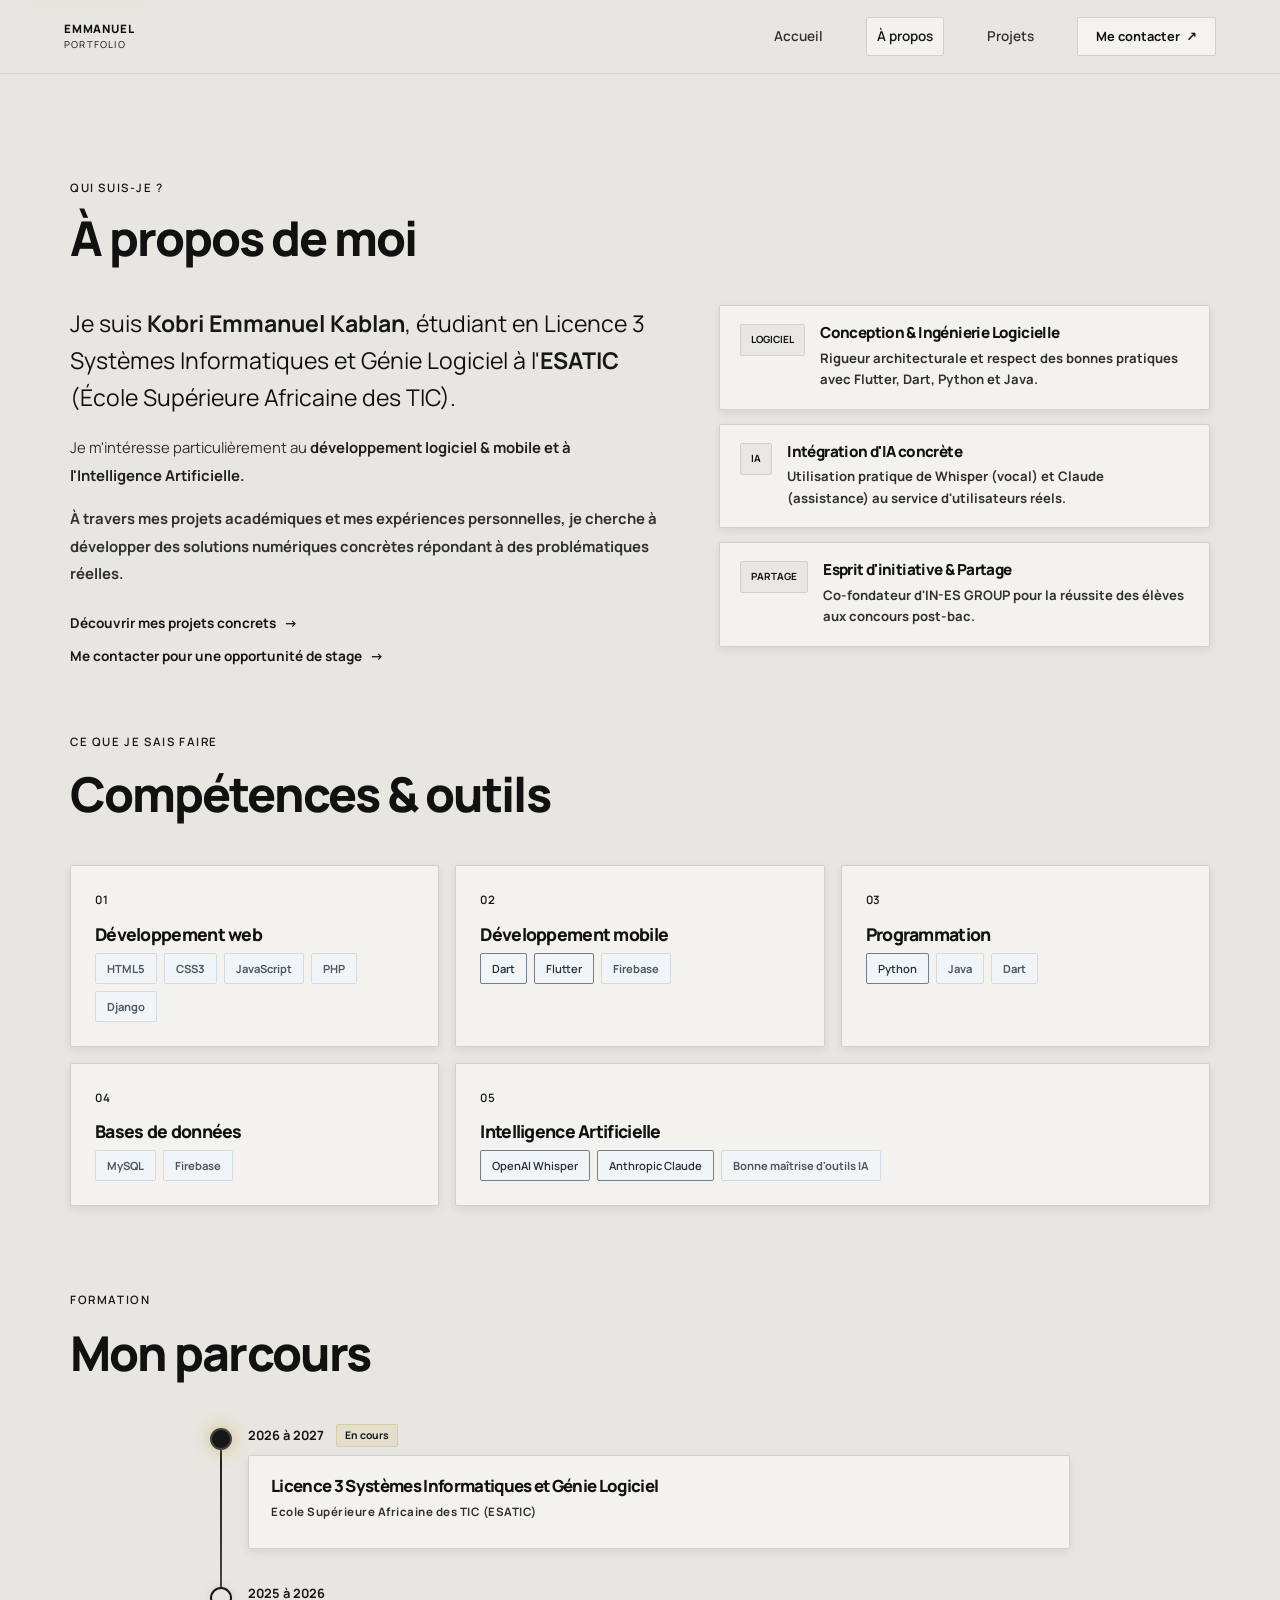
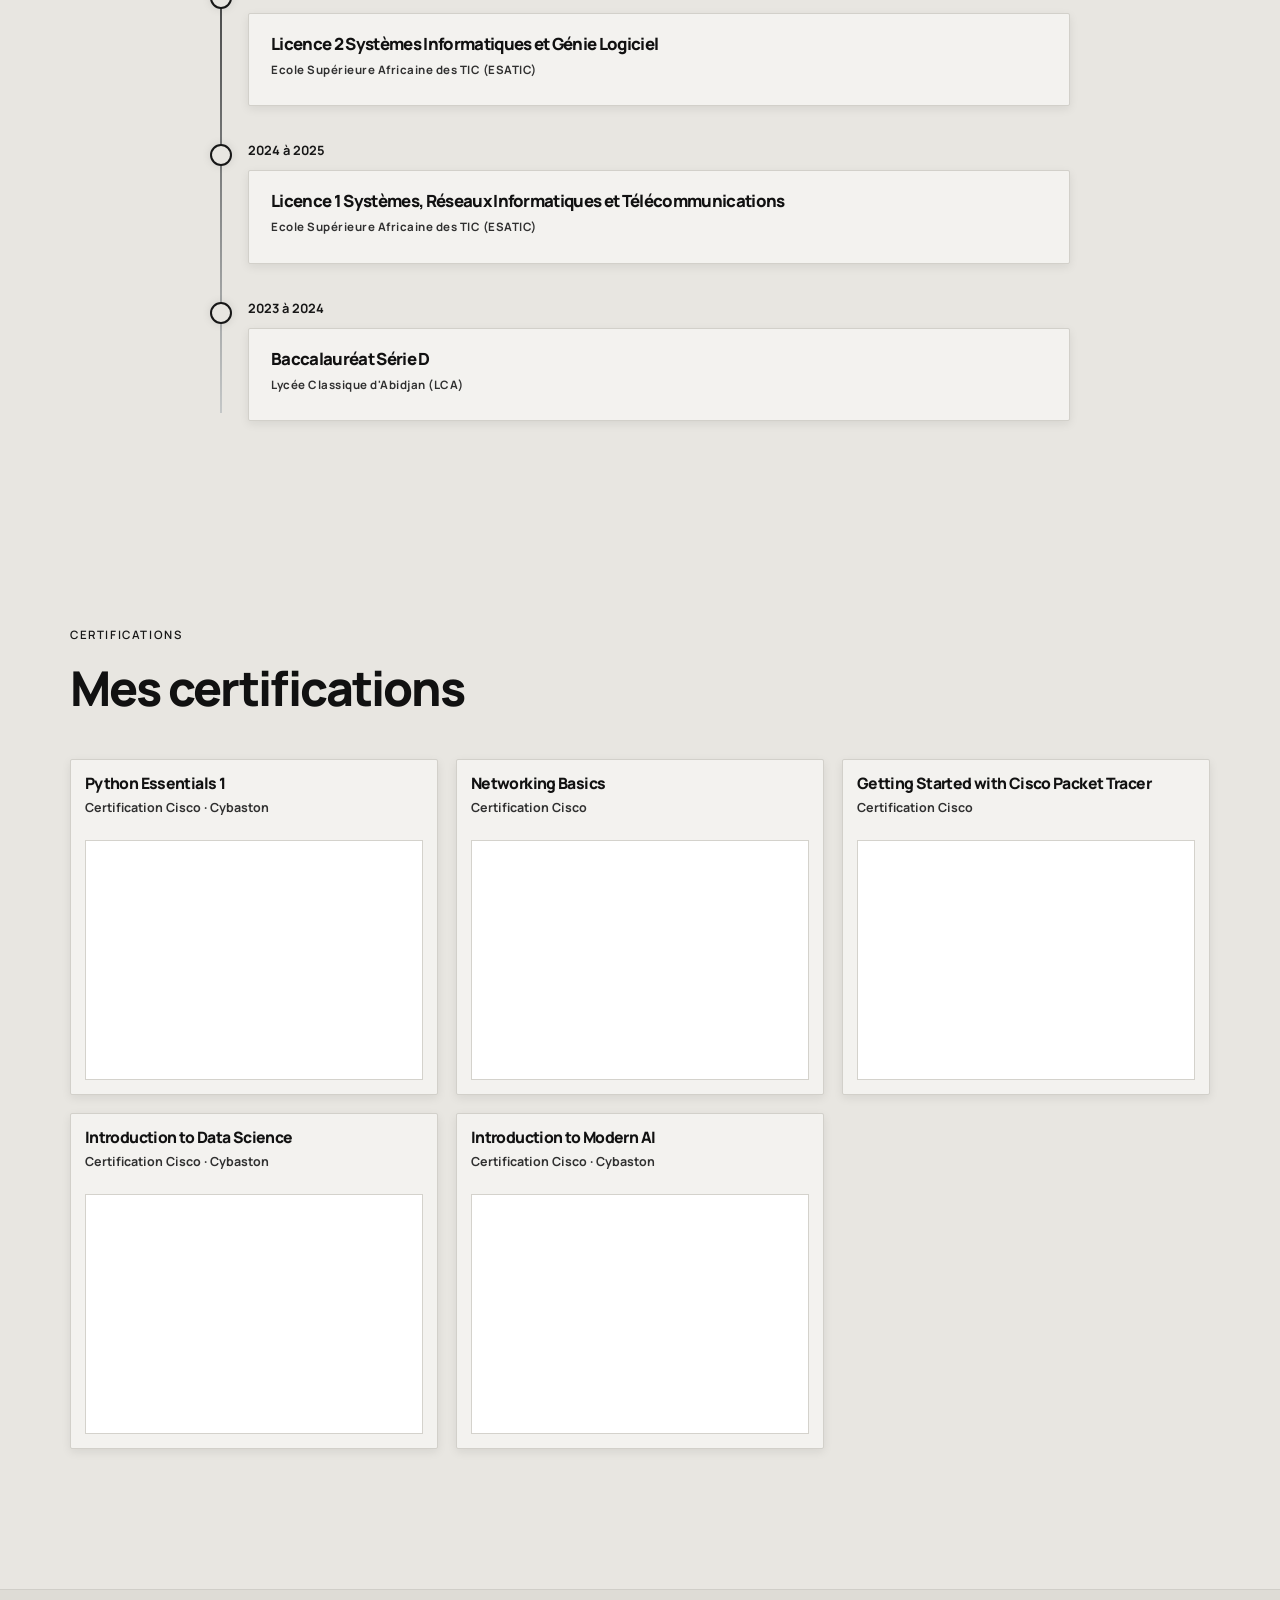
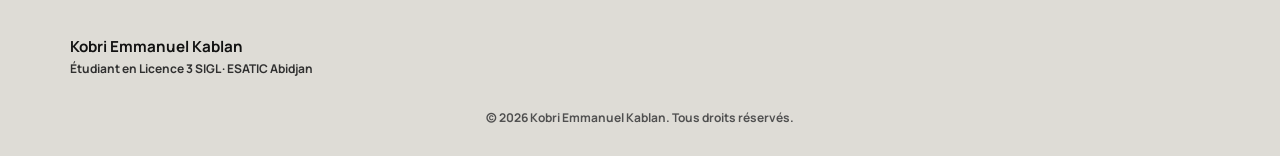
==== a-propos.html @ 57a9f454 "Initialisation du portfolio" ====
<!doctype html>
<html lang="fr">
<head>
	<meta charset="utf-8">
	<meta name="viewport" content="width=device-width, initial-scale=1">
	<meta name="theme-color" content="#e8e6e1">
	<meta name="description" content="À propos de Kobri Emmanuel Kablan : parcours à l'ESATIC, compétences et certifications en génie logiciel et IA.">
	<title>À propos | Kobri Emmanuel Kablan | Portfolio</title>
	<link rel="preconnect" href="https://fonts.googleapis.com">
	<link rel="preconnect" href="https://fonts.gstatic.com" crossorigin>
	<link href="https://fonts.googleapis.com/css2?family=Manrope:wght@400;500;600;700;800&display=swap" rel="stylesheet">
	<link rel="stylesheet" href="style.css">
	<script src="script.js" defer></script>
</head>
<body>
	<div class="reading-progress" id="reading-progress" aria-hidden="true"></div>
	<a class="skip-link" href="#contenu">Aller au contenu</a>

	<header class="site-header" id="site-header">
		<a class="wordmark" href="index.html#accueil" aria-label="Kobri Emmanuel Kablan, retour à l'accueil">
			<span class="wordmark-name">EMMANUEL<br><span>PORTFOLIO</span></span>
		</a>

		<button class="menu-toggle" type="button" aria-expanded="false" aria-controls="site-nav" aria-label="Ouvrir le menu de navigation">
			<span></span><span></span><span></span>
		</button>

		<nav class="site-nav" id="site-nav" aria-label="Navigation principale">
			<a class="nav-link" href="index.html#accueil">Accueil</a>
			<a class="nav-link active" href="a-propos.html" aria-current="page">À propos</a>
			<a class="nav-link" href="projets.html">Projets</a>
			<a class="nav-contact" href="contact.html">Me contacter <span aria-hidden="true">↗</span></a>
		</nav>
	</header>

	<main id="contenu">
		<section class="content-section section-wrap" id="apropos" aria-labelledby="about-title">
			<div class="section-heading">
				<p class="eyebrow">QUI SUIS-JE ?</p>
				<h1 id="about-title">À propos <span>de moi</span></h1>
			</div>

			<div class="about-layout">
				<div class="about-lead-box">
					<p class="about-lead">
						Je suis <strong>Kobri Emmanuel Kablan</strong>, étudiant en Licence 3 Systèmes Informatiques et Génie Logiciel à l'<strong>ESATIC</strong> (École Supérieure Africaine des TIC).
					</p>
					<p class="about-text">
						Je m'intéresse particulièrement au <strong>développement logiciel & mobile et à l'<strong>Intelligence Artificielle</strong>.
					</p>
					<p class="about-text">
						À travers mes projets académiques et mes expériences personnelles, je cherche à développer des solutions numériques concrètes répondant à des problématiques réelles.
					</p>
					<div class="about-links">
						<a class="text-link" href="projets.html#projets">
							Découvrir mes projets concrets <span aria-hidden="true">→</span>
						</a>
						<a class="text-link" href="contact.html">
							Me contacter pour une opportunité de stage <span aria-hidden="true">→</span>
						</a>
					</div>
				</div>

				<div class="about-cards-col">
					<div class="atout-card">
						<div class="atout-icon" aria-hidden="true">LOGICIEL</div>
						<div>
							<h3>Conception &amp; Ingénierie Logicielle</h3>
							<p>Rigueur architecturale et respect des bonnes pratiques avec Flutter, Dart, Python et Java.</p>
						</div>
					</div>
					<div class="atout-card">
						<div class="atout-icon" aria-hidden="true">IA</div>
						<div>
							<h3>Intégration d'IA concrète</h3>
							<p>Utilisation pratique de Whisper (vocal) et Claude (assistance) au service d'utilisateurs réels.</p>
						</div>
					</div>
					<div class="atout-card">
						<div class="atout-icon" aria-hidden="true">PARTAGE</div>
						<div>
							<h3>Esprit d'initiative &amp; Partage</h3>
							<p>Co-fondateur d'IN-ES GROUP pour la réussite des élèves aux concours post-bac.</p>
						</div>
					</div>
				</div>
			</div>

			<!-- Compétences -->
			<div class="section-heading" id="competences" data-nav-section style="margin-top: 60px;">
				<p class="eyebrow">CE QUE JE SAIS FAIRE</p>
				<h2>Compétences <span>&amp; outils</span></h2>
			</div>

			<div class="skills-grid">
				<article class="skill-card">
					<div class="card-header"><span class="card-index">01</span></div>
					<h3>Développement web</h3>
					<ul class="tag-list"><li>HTML5</li><li>CSS3</li><li>JavaScript</li><li>PHP</li><li>Django</li></ul>
				</article>

				<article class="skill-card skill-card-highlight">
					<div class="card-header"><span class="card-index">02</span></div>
					<h3>Développement mobile</h3>
					<ul class="tag-list"><li class="tag-strong">Dart</li><li class="tag-strong">Flutter</li><li>Firebase</li></ul>
				</article>

				<article class="skill-card">
					<div class="card-header"><span class="card-index">03</span></div>
					<h3>Programmation</h3>
					<ul class="tag-list"><li class="tag-strong">Python</li><li>Java</li><li>Dart</li></ul>
				</article>

				<article class="skill-card">
					<div class="card-header"><span class="card-index">04</span></div>
					<h3>Bases de données</h3>
					<ul class="tag-list"><li>MySQL</li><li>Firebase</li></ul>
				</article>

				<article class="skill-card skill-card-wide skill-card-ai">
					<div class="card-header"><span class="card-index">05</span></div>
					<h3>Intelligence Artificielle</h3>
					<ul class="tag-list"><li class="tag-strong">OpenAI Whisper</li><li class="tag-strong">Anthropic Claude</li><li>Bonne maîtrise d'outils IA</li></ul>
				</article>
			</div>

			<!-- Parcours -->
			<div class="section-heading" id="parcours" data-nav-section style="margin-top: 80px;">
				<p class="eyebrow">FORMATION</p>
				<h2>Mon <span>parcours</span></h2>
			</div>

			<div class="timeline-container">
				<div class="timeline">
					<article class="timeline-item timeline-current">
						<div class="timeline-meta"><span class="timeline-date">2026 à 2027</span><span class="timeline-badge-status">En cours</span></div>
						<div class="timeline-marker"></div>
						<div class="timeline-content">
							<h3>Licence 3  Systèmes Informatiques et Génie Logiciel</h3>
							<span class="timeline-school">Ecole Supérieure Africaine des TIC (ESATIC)</span>
						</div>
					</article>
					<article class="timeline-item">
						<div class="timeline-meta"><span class="timeline-date">2025 à 2026</span></div>
						<div class="timeline-marker"></div>
						<div class="timeline-content">
							<h3>Licence 2  Systèmes Informatiques et Génie Logiciel</h3>
							<span class="timeline-school">Ecole Supérieure Africaine des TIC (ESATIC)</span>
						</div>
					</article>
					<article class="timeline-item">
						<div class="timeline-meta"><span class="timeline-date">2024 à 2025</span></div>
						<div class="timeline-marker"></div>
						<div class="timeline-content">
							<h3>Licence 1  Systèmes, Réseaux Informatiques et Télécommunications</h3>
							<span class="timeline-school">Ecole Supérieure Africaine des TIC (ESATIC)</span>
						</div>
					</article>
					<article class="timeline-item">
						<div class="timeline-meta"><span class="timeline-date">2023 à 2024</span></div>
						<div class="timeline-marker"></div>
						<div class="timeline-content">
							<h3>Baccalauréat Série D</h3>
							<span class="timeline-school">Lycée Classique d'Abidjan (LCA)</span>
						</div>
					</article>
				</div>
			</div>

		</section>

		<section class="content-section section-wrap" id="certifications" aria-labelledby="certifications-title">
			<div class="section-heading">
				<p class="eyebrow">CERTIFICATIONS</p>
				<h2>Mes <span>certifications</span></h2>
			</div>

			<div class="cert-grid">
				<article class="cert-card">
					<div>
						<h3>Python Essentials 1</h3>
						<p>Certification Cisco · Cybaston</p>
					</div>
					<iframe class="certificate-preview" src="images/Python_Essentials_1_certificate_kablan-emmanuel26-gmail-com_4e81d8d1-bbd3-4084-8298-7f023b5cfa29.pdf#toolbar=0&amp;navpanes=0&amp;view=Fit" title="Certification Python Essentials 1"></iframe>
				</article>
				<article class="cert-card">
					<div>
						<h3>Networking Basics</h3>
						<p>Certification Cisco</p>
					</div>
					<iframe class="certificate-preview" src="images/Networking_Basics_certificate_kablan-emmanuel26-gmail-com_d68b3330-6767-4202-aaf8-ec90f1f76aaf.pdf#toolbar=0&amp;navpanes=0&amp;view=Fit" title="Certification Networking Basics"></iframe>
				</article>
				<article class="cert-card">
					<div>
						<h3>Getting Started with Cisco Packet Tracer</h3>
						<p>Certification Cisco</p>
					</div>
					<iframe class="certificate-preview" src="images/Getting_Started_with_Cisco_Packet_Tracer_certificate_kablan-emmanuel26-gmail-com_cc2d4e90-10db-4b64-9904-9e21bae38999.pdf#toolbar=0&amp;navpanes=0&amp;view=Fit" title="Certification Getting Started with Cisco Packet Tracer"></iframe>
				</article>
				<article class="cert-card">
					<div>
						<h3>Introduction to Data Science</h3>
						<p>Certification Cisco · Cybaston</p>
					</div>
					<iframe class="certificate-preview" src="images/Introduction_to_Data_Science_certificate_kablan-emmanuel26-gmail-com_1359fbe3-afa2-4ae8-a5bf-e38b0e1bd7b5.pdf#toolbar=0&amp;navpanes=0&amp;view=Fit" title="Certification Introduction to Data Science"></iframe>
				</article>
				<article class="cert-card">
					<div>
						<h3>Introduction to Modern AI</h3>
						<p>Certification Cisco · Cybaston</p>
					</div>
					<iframe class="certificate-preview" src="images/Introduction_to_Modern_AI_certificate_kablan-emmanuel26-gmail-com_6c79bf67-bd89-431f-9302-7c477e73f7c2.pdf#toolbar=0&amp;navpanes=0&amp;view=Fit" title="Certification Introduction to Modern AI"></iframe>
				</article>
			</div>
		</section>
	</main>

	<footer class="site-footer">
		<div class="footer-content section-wrap">
			<div class="footer-brand">
				<div><strong>Kobri Emmanuel Kablan</strong><p>Étudiant en Licence 3 SIGL · ESATIC Abidjan</p></div>
			</div>
			<div class="footer-copy">
				<span>© <span id="year">2026</span> Kobri Emmanuel Kablan. Tous droits réservés.</span>
			</div>
		</div>
	</footer>
</body>
</html>
---- style.css ----
/* --------------------------------------------------------------------------
   1. VARIABLES & DESIGN TOKENS
   -------------------------------------------------------------------------- */
:root {
	color-scheme: light;

	/* Couleurs de fond */
	--bg: #e8e6e1;
	--bg-subtle: #f0efec;
	--surface: #ffffff;
	--surface-raised: #f7f6f3;
	--surface-card: rgba(255, 255, 255, 0.94);
	--surface-glass: rgba(255, 255, 255, 0.92);

	/* Typographie & Couleurs de texte */
	--text: #111111;
	--text-secondary: #303030;
	--text-muted: #505050;

	/* Accents de couleur */
	--accent: #171717;
	--accent-hover: #444444;
	--accent-glow: rgba(0, 0, 0, 0.1);
	--accent-dark: #303030;

	--blue: #557895;
	--blue-light: #e2ebf1;
	--success: var(--blue);
	--success-bg: rgba(85, 120, 149, 0.1);
	--success-border: rgba(85, 120, 149, 0.3);

	--warning: #b18b39;
	--warning-bg: rgba(177, 139, 57, 0.1);
	--warning-border: rgba(177, 139, 57, 0.35);

	/* Lignes et bordures */
	--line: #d4d2cc;
	--line-light: rgba(20, 20, 20, 0.14);
	--line-glow: rgba(20, 20, 20, 0.12);

	/* Polices de caractères */
	--font-sans: "Manrope", system-ui, -apple-system, BlinkMacSystemFont, "Segoe UI", Roboto, sans-serif;
	--font-mono: var(--font-sans);

	/* Rayons de courbure */
	--radius-sm: 2px;
	--radius-md: 3px;
	--radius-lg: 3px;
	--radius-full: 9999px;

	/* Ombres et profondeur */
	--shadow-sm: 0 3px 10px rgba(0, 0, 0, 0.08);
	--shadow-md: 0 8px 18px rgba(0, 0, 0, 0.12);
	--shadow-lg: 0 12px 25px rgba(0, 0, 0, 0.16);
	--shadow-glow: 0 0 25px var(--accent-glow);

	/* Transitions */
	--transition-fast: 160ms cubic-bezier(0.16, 1, 0.3, 1);
	--transition: 240ms cubic-bezier(0.16, 1, 0.3, 1);
}

/* --------------------------------------------------------------------------
   2. RESET & BASE NATURELLE
   -------------------------------------------------------------------------- */
*, *::before, *::after {
	box-sizing: border-box;
	margin: 0;
	padding: 0;
}

html {
	scroll-behavior: smooth;
	scroll-padding-top: 86px;
	font-size: 16px;
}

body {
	background-color: var(--bg);
	color: var(--text);
	font-family: var(--font-sans);
	font-size: 0.95rem;
	line-height: 1.7;
	-webkit-font-smoothing: antialiased;
	-moz-osx-font-smoothing: grayscale;
	text-rendering: optimizeLegibility;
	overflow-x: hidden;
	position: relative;
}

/* Subtile grille lumineuse en arrière-plan */
body::before {
	content: "";
	position: fixed;
	inset: 0;
	background-image:
		radial-gradient(circle at 15% 15%, rgba(85, 120, 149, 0.045) 0%, transparent 40%),
		radial-gradient(circle at 85% 65%, rgba(177, 139, 57, 0.035) 0%, transparent 40%);
	pointer-events: none;
	z-index: -1;
}

img, svg, picture {
	display: block;
	max-width: 100%;
	height: auto;
}

a {
	color: inherit;
	text-decoration: none;
	transition: color var(--transition-fast), border-color var(--transition-fast), background-color var(--transition-fast);
}

button, input, textarea {
	font-family: inherit;
	color: inherit;
	font-size: inherit;
}

::selection {
	 color: #111111;
	background: var(--accent);
}

/* --------------------------------------------------------------------------
   3. STRUCTURE & UTILITAIRES
   -------------------------------------------------------------------------- */
.section-wrap {
	width: min(1140px, 90%);
	margin-inline: auto;
}

.skip-link {
	position: fixed;
	z-index: 200;
	top: 14px;
	left: 14px;
	padding: 10px 18px;
	background: var(--accent);
	color: #111111;
	font-weight: 700;
	font-size: 0.85rem;
	border-radius: var(--radius-sm);
	box-shadow: 0 4px 20px rgba(199, 167, 66, 0.5);
	transform: translateY(-180%);
	transition: transform var(--transition);
}

.skip-link:focus {
	transform: translateY(0);
}

/* Barre de progression de lecture */
.reading-progress {
	position: fixed;
	top: 0;
	left: 0;
	height: 3px;
	width: 0%;
	background: linear-gradient(90deg, var(--accent) 0%, #c7a742 100%);
	box-shadow: 0 0 10px rgba(199, 167, 66, 0.6);
	z-index: 100;
	transition: width 80ms ease-out;
}

/* --------------------------------------------------------------------------
   4. EN-TÊTE & NAVIGATION STICKY (GLASSMORPHISM)
   -------------------------------------------------------------------------- */
.site-header {
	position: sticky;
	z-index: 50;
	top: 0;
	min-height: 74px;
	padding-inline: 5%;
	display: flex;
	align-items: center;
	justify-content: space-between;
	background: rgba(231, 237, 242, 0.82);
	backdrop-filter: blur(18px);
	-webkit-backdrop-filter: blur(18px);
	border-bottom: 1px solid rgba(32, 48, 61, 0.06);
	transition: background-color var(--transition), border-color var(--transition);
}

.wordmark {
	display: inline-flex;
	align-items: center;
	gap: 12px;
}

.wordmark-name {
	font-size: 0.72rem;
	line-height: 1.35;
	font-weight: 800;
	letter-spacing: 0.8px;
	color: var(--text);
}

.wordmark-name span {
	color: var(--text-secondary);
	font-family: var(--font-mono);
	font-size: 0.6rem;
	font-weight: 500;
	letter-spacing: 1.2px;
}

.site-nav {
	display: flex;
	align-items: center;
	gap: clamp(14px, 2.5vw, 32px);
}

.site-nav .nav-link {
	color: var(--text-secondary);
	font-size: 0.85rem;
	font-weight: 600;
	position: relative;
	padding: 7px 10px;
	border: 1px solid transparent;
	border-radius: 2px;
	transition: color var(--transition-fast), background-color var(--transition-fast), border-color var(--transition-fast);
}

.site-nav .nav-link:hover,
.site-nav .nav-link:focus-visible {
	color: var(--text);
}

.site-nav .nav-link.active {
	color: #171717;
	background: #f3f2ef;
	border-color: #d2d0ca;
}

.site-nav .nav-contact {
	padding: 8px 18px;
	border: 1px solid #d2d0ca;
	border-radius: var(--radius-sm);
	color: var(--text);
	font-size: 0.8rem;
	font-weight: 700;
	display: inline-flex;
	align-items: center;
	gap: 6px;
	background: #f3f2ef;
	transition: all var(--transition-fast);
}

.site-nav .nav-contact:hover {
	background: #e8e7e2;
	border-color: #aaa8a2;
	transform: translateY(-1px);
}

.site-nav .nav-contact.active {
	background: #171717;
	color: #fff;
	border-color: #171717;
	box-shadow: none;
}

/* Bouton Menu Burger Mobile */
.menu-toggle {
	display: none;
	width: 42px;
	height: 42px;
	background: rgba(240, 243, 246, 0.6);
	border: 1px solid var(--line);
	border-radius: var(--radius-sm);
	padding: 10px 8px;
	cursor: pointer;
	flex-direction: column;
	justify-content: space-between;
	align-items: center;
	transition: border-color var(--transition-fast);
}

.menu-toggle:hover {
	border-color: var(--accent);
}

.menu-toggle span {
	display: block;
	width: 100%;
	height: 2px;
	background: var(--text);
	border-radius: 2px;
	transition: transform 220ms ease, opacity 220ms ease;
}

.menu-toggle[aria-expanded="true"] span:nth-child(1) {
	transform: translateY(7px) rotate(45deg);
}

.menu-toggle[aria-expanded="true"] span:nth-child(2) {
	opacity: 0;
}

.menu-toggle[aria-expanded="true"] span:nth-child(3) {
	transform: translateY(-7px) rotate(-45deg);
}

/* --------------------------------------------------------------------------
   5. TYPOGRAPHIE & TITRES
   -------------------------------------------------------------------------- */
.eyebrow {
	display: inline-flex;
	align-items: center;
	gap: 10px;
	margin-bottom: 14px;
	color: var(--accent);
	font-family: var(--font-mono);
	font-size: 0.72rem;
	font-weight: 600;
	letter-spacing: 1.6px;
	text-transform: uppercase;
}

.eyebrow-year {
	color: var(--text-secondary);
}

h1, h2, h3, h4 {
	color: var(--text);
	font-weight: 800;
	letter-spacing: -0.025em;
	line-height: 1.2;
}

h1 {
	font-size: clamp(2.4rem, 5.2vw, 4.2rem);
	line-height: 1.08;
	margin-bottom: 18px;
}

h2 {
	font-size: clamp(1.8rem, 3.5vw, 2.6rem);
	margin-bottom: 8px;
}

h1 .accent-text,
h1 span:not(.wave),
h2 span,
h3 span {
	color: var(--accent);
}

.wave {
	display: inline-block;
	animation: waveMotion 2.4s infinite ease-in-out;
	transform-origin: 70% 70%;
}

@keyframes waveMotion {
	0%, 100% { transform: rotate(0deg); }
	20%, 60% { transform: rotate(14deg); }
	40%, 80% { transform: rotate(-8deg); }
}

/* --------------------------------------------------------------------------
   6. BOUTONS & ACTIONS
   -------------------------------------------------------------------------- */
.button {
	min-height: 46px;
	padding: 0 22px;
	display: inline-flex;
	align-items: center;
	justify-content: center;
	gap: 10px;
	border-radius: var(--radius-sm);
	font-size: 0.85rem;
	font-weight: 700;
	cursor: pointer;
	text-decoration: none;
	border: 1px solid transparent;
	transition: transform var(--transition-fast), background-color var(--transition-fast), border-color var(--transition-fast), box-shadow var(--transition-fast);
}

.button:hover {
	transform: translateY(-2px);
}

.button-sm {
	min-height: 38px;
	padding: 0 16px;
	font-size: 0.78rem;
	gap: 6px;
}

.button-primary {
	background: var(--accent);
	color: #111111;
	border-color: var(--accent);
	box-shadow: 0 4px 18px var(--accent-glow);
}

.button-primary:hover {
	background: var(--accent-hover);
	border-color: var(--accent-hover);
	box-shadow: 0 6px 24px rgba(199, 167, 66, 0.4);
}

.button-secondary {
	background: rgba(240, 243, 246, 0.55);
	color: var(--text);
	border: 1px solid var(--line);
	backdrop-filter: blur(8px);
}

.button-secondary:hover {
	border-color: var(--accent);
	background: rgba(199, 167, 66, 0.1);
	color: var(--accent);
}

.button-ghost {
	background: transparent;
	color: var(--text-secondary);
	border: 1px dashed var(--line);
}

.button-ghost:hover {
	color: var(--accent);
	border-color: var(--accent);
	background: rgba(199, 167, 66, 0.05);
}

.text-link {
	display: inline-flex;
	align-items: center;
	gap: 8px;
	color: var(--accent);
	font-size: 0.85rem;
	font-weight: 700;
	transition: gap var(--transition-fast), color var(--transition-fast);
}

.text-link:hover {
	color: var(--accent-hover);
	gap: 12px;
}

/* --------------------------------------------------------------------------
   7. SECTION ACCUEIL / HERO (INDEX.HTML)
   -------------------------------------------------------------------------- */
.hero {
	position: relative;
	min-height: calc(100vh - 74px);
	padding-block: clamp(50px, 8vw, 90px);
	display: grid;
	grid-template-columns: minmax(0, 1.22fr) minmax(310px, 0.82fr);
	align-items: center;
	gap: clamp(35px, 5vw, 65px);
}

.hero-copy {
	position: relative;
	z-index: 2;
}

.hero-role {
	font-size: clamp(1.15rem, 2vw, 1.45rem);
	font-weight: 700;
	color: #202020;
	margin-bottom: 14px;
	line-height: 1.4;
}

.hero-intro {
	color: var(--text-secondary);
	font-size: clamp(0.95rem, 1.2vw, 1.05rem);
	line-height: 1.8;
	margin-bottom: 22px;
	max-width: 580px;
}

.hero-intro strong {
	color: var(--text);
}

/* Encadré Recherche de Stage */
.stage-callout {
	margin-bottom: 28px;
	padding: 16px 20px;
	background: rgba(240, 243, 246, 0.65);
	border-left: 3px solid var(--accent);
	border-top: 1px solid rgba(32, 48, 61, 0.05);
	border-right: 1px solid rgba(32, 48, 61, 0.05);
	border-bottom: 1px solid rgba(32, 48, 61, 0.05);
	border-radius: 0 var(--radius-md) var(--radius-md) 0;
	display: flex;
	gap: 16px;
	align-items: flex-start;
	backdrop-filter: blur(10px);
	box-shadow: 0 10px 20px -10px rgba(32, 48, 61, 0.08);
}

.callout-icon {
	font-size: 1.5rem;
	line-height: 1;
}

.callout-text strong {
	display: block;
	color: var(--text);
	font-size: 0.82rem;
	letter-spacing: 0.3px;
	margin-bottom: 3px;
}

.callout-text p {
	color: var(--text-secondary);
	font-size: 0.85rem;
	line-height: 1.6;
	margin: 0;
}

.callout-text p strong {
	display: inline;
	color: var(--accent);
}

.hero-actions {
	display: flex;
	flex-wrap: wrap;
	gap: 12px;
	align-items: center;
}

/* Carte Visuelle Profil Tech */
.profile-panel {
	position: relative;
	background: linear-gradient(155deg, rgba(240, 243, 246, 0.85) 0%, rgba(247, 249, 251, 0.95) 100%);
	border: 1px solid rgba(199, 167, 66, 0.28);
	border-radius: var(--radius-lg);
	padding: 0;
	overflow: hidden;
	box-shadow: var(--shadow-lg);
	backdrop-filter: blur(16px);
}

.profile-panel:hover {
	border-color: rgba(199, 167, 66, 0.5);
	box-shadow: 0 25px 50px -12px rgba(32, 48, 61, 0.14), 0 0 20px var(--accent-glow);
}

.panel-topline {
	display: flex;
	justify-content: space-between;
	color: var(--text-muted);
	font-family: var(--font-mono);
	font-size: 0.68rem;
	letter-spacing: 1px;
	margin-bottom: 14px;
}

.panel-city {
	color: var(--accent);
}

.profile-media-box {
	background: #f2f5f7;
	border: 0;
	border-radius: inherit;
	overflow: hidden;
	margin-bottom: 0;
	box-shadow: none;
}

.profile-img {
	width: 100%;
	height: auto;
	object-fit: cover;
}

.panel-caption {
	display: flex;
	justify-content: space-between;
	align-items: flex-start;
	font-size: 0.8rem;
	color: #4b5965;
	line-height: 1.5;
	margin-bottom: 14px;
}

.caption-index {
	color: var(--accent);
	font-family: var(--font-mono);
	font-size: 0.72rem;
	font-weight: 600;
}

.panel-divider {
	height: 1px;
	background: var(--line-light);
	margin-bottom: 14px;
}

.panel-studies {
	display: grid;
	grid-template-columns: 1fr 1fr;
	row-gap: 4px;
	margin-bottom: 16px;
}

.panel-label {
	grid-column: 1 / -1;
	color: var(--text-muted);
	font-family: var(--font-mono);
	font-size: 0.62rem;
	letter-spacing: 1px;
}

.panel-studies strong {
	font-size: 1.05rem;
	color: var(--text);
}

.panel-studies > span:last-child {
	justify-self: end;
	text-align: right;
	color: var(--text-secondary);
	font-size: 0.72rem;
	line-height: 1.5;
}

.panel-bottom {
	padding-top: 12px;
	border-top: 1px solid var(--line-light);
	display: flex;
	justify-content: space-between;
	align-items: center;
	color: var(--text-muted);
	font-family: var(--font-mono);
	font-size: 0.65rem;
}

.focus-tags {
	color: var(--accent);
	font-weight: 600;
}

.focus-tags i {
	color: #72808c;
	font-style: normal;
	padding-inline: 3px;
}

/* Lueur d'ambiance en arrière-plan */
.ambient-glow {
	position: absolute;
	width: 480px;
	height: 480px;
	border-radius: 50%;
	filter: blur(120px);
	pointer-events: none;
	opacity: 0.12;
	z-index: 1;
}

.ambient-glow-1 {
	top: 5%;
	left: -160px;
	background: radial-gradient(circle, var(--accent) 0%, transparent 70%);
}

/* --------------------------------------------------------------------------
   8. SECTION À PROPOS (A-PROPOS.HTML)
   -------------------------------------------------------------------------- */
.content-section {
	padding-block: clamp(65px, 8vw, 100px);
	position: relative;
}

.section-heading {
	margin-bottom: 42px;
}

.section-heading-row {
	display: flex;
	align-items: flex-end;
	justify-content: space-between;
	gap: 24px;
}

.section-aside {
	color: var(--text-secondary);
	font-size: 0.88rem;
	line-height: 1.7;
	text-align: right;
}

.about-layout {
	display: grid;
	grid-template-columns: 1.15fr 0.95fr;
	gap: clamp(28px, 4.5vw, 55px);
	align-items: start;
	margin-bottom: 40px;
}

.about-lead {
	font-size: clamp(1.2rem, 1.8vw, 1.45rem);
	line-height: 1.6;
	color: var(--text);
	margin-bottom: 18px;
}

.about-lead strong {
	color: var(--accent);
}

.about-text {
	color: var(--text-secondary);
	font-size: 0.93rem;
	line-height: 1.85;
	margin-bottom: 16px;
}

.about-text strong {
	color: #202020;
}

.about-links {
	margin-top: 24px;
	display: flex;
	flex-direction: column;
	gap: 10px;
}

.about-cards-col {
	display: flex;
	flex-direction: column;
	gap: 14px;
}

.atout-card {
	padding: 18px 20px;
	background: var(--surface);
	border: 1px solid var(--line);
	border-radius: var(--radius-md);
	display: flex;
	gap: 15px;
	align-items: flex-start;
	box-shadow: var(--shadow-sm);
}

.atout-card:hover {
	border-color: rgba(199, 167, 66, 0.4);
	box-shadow: 0 8px 20px -6px rgba(32, 48, 61, 0.1);
}

.atout-icon {
	font-family: var(--font-mono);
	font-size: 0.62rem;
	font-weight: 700;
	white-space: nowrap;
	line-height: 1;
	padding: 10px;
	background: rgba(231, 237, 242, 0.7);
	border-radius: var(--radius-sm);
	border: 1px solid var(--line);
}

.atout-card h3 {
	font-size: 0.95rem;
	margin-bottom: 5px;
}

.atout-card p {
	color: var(--text-secondary);
	font-size: 0.82rem;
	line-height: 1.65;
}

/* Grille de statistiques */
.stats-grid {
	display: grid;
	grid-template-columns: repeat(4, 1fr);
	gap: 14px;
	padding-top: 26px;
	border-top: 1px solid var(--line-light);
}

.stat-card {
	padding: 20px 16px;
	background: rgba(240, 243, 246, 0.45);
	border: 1px solid var(--line-light);
	border-radius: var(--radius-md);
	text-align: center;
}

.stat-card:hover {
	background: rgba(240, 243, 246, 0.8);
	border-color: rgba(199, 167, 66, 0.35);
}

.stat-num {
	display: block;
	font-size: clamp(2rem, 3vw, 2.5rem);
	font-weight: 800;
	color: var(--accent);
	font-family: var(--font-mono);
	line-height: 1.1;
	margin-bottom: 4px;
}

.stat-label {
	color: var(--text-secondary);
	font-size: 0.75rem;
	line-height: 1.5;
}

/* --------------------------------------------------------------------------
   9. SECTION COMPÉTENCES
   -------------------------------------------------------------------------- */
.skills-grid {
	display: grid;
	grid-template-columns: repeat(3, 1fr);
	gap: 16px;
}

.skill-card {
	padding: 24px;
	background: var(--surface);
	border: 1px solid var(--line);
	border-radius: var(--radius-md);
	position: relative;
	box-shadow: var(--shadow-sm);
}

.skill-card:hover {
	border-color: rgba(199, 167, 66, 0.45);
	box-shadow: 0 12px 24px -10px rgba(32, 48, 61, 0.12), 0 0 16px var(--accent-glow);
}

.skill-card-highlight {
	border-color: rgba(85, 120, 149, 0.35);
	background: linear-gradient(165deg, #ffffff 0%, #edf2f6 100%);
}

.skill-card-wide {
	grid-column: span 2;
}

.skill-card-ai {
	background: linear-gradient(165deg, #ffffff 0%, #e9eff4 100%);
	border-color: rgba(199, 167, 66, 0.4);
}

.card-header {
	display: flex;
	justify-content: space-between;
	align-items: center;
	margin-bottom: 14px;
}

.card-index {
	font-family: var(--font-mono);
	font-size: 0.72rem;
	color: var(--accent);
	font-weight: 600;
	letter-spacing: 0.5px;
}

.skill-card h3 {
	font-size: 1.1rem;
	margin-bottom: 8px;
}

.card-desc {
	color: var(--text-secondary);
	font-size: 0.82rem;
	line-height: 1.6;
	margin-bottom: 18px;
}

.tag-list {
	list-style: none;
	display: flex;
	flex-wrap: wrap;
	gap: 7px;
}

.tag-list li {
	padding: 5px 11px;
	background: #f2f5f7;
	border: 1px solid #d3dbe1;
	border-radius: var(--radius-sm);
	color: #4b5965;
	font-family: var(--font-mono);
	font-size: 0.7rem;
	transition: border-color var(--transition-fast), color var(--transition-fast), background var(--transition-fast);
}

.tag-list li:hover {
	border-color: var(--accent);
	color: var(--accent);
	background: rgba(199, 167, 66, 0.08);
}

.tag-list li.tag-strong {
	color: #20303d;
	border-color: #72808c;
	font-weight: 600;
}

.tag-list li.tag-accent {
	color: var(--accent);
	border-color: rgba(199, 167, 66, 0.4);
	background: rgba(199, 167, 66, 0.08);
}

.tag-list li.tag-glow {
	color: #202020;
	border-color: rgba(199, 167, 66, 0.4);
	background: rgba(199, 167, 66, 0.08);
}

.tag-list li.tag-gold {
	color: #856b2b;
	border-color: rgba(196, 167, 94, 0.4);
	background: rgba(196, 167, 94, 0.08);
}

/* --------------------------------------------------------------------------
   10. SECTION PARCOURS (TIMELINE VERTICALE)
   -------------------------------------------------------------------------- */
.timeline-container {
	max-width: 860px;
	margin-inline: auto;
}

.timeline {
	position: relative;
	padding-left: 38px;
}

.timeline::before {
	content: "";
	position: absolute;
	top: 8px;
	bottom: 8px;
	left: 10px;
	width: 2px;
	background: linear-gradient(180deg, var(--accent) 0%, rgba(114, 128, 140, 0.3) 100%);
}

.timeline-item {
	position: relative;
	margin-bottom: 34px;
}

.timeline-item:last-child {
	margin-bottom: 0;
}

.timeline-marker {
	position: absolute;
	left: -38px;
	top: 4px;
	width: 22px;
	height: 22px;
	border-radius: 50%;
	background: var(--bg);
	border: 2px solid var(--accent);
	box-shadow: 0 0 10px var(--accent-glow);
	transition: transform var(--transition);
}

.timeline-item.timeline-current .timeline-marker {
	background: var(--accent);
	border-color: var(--accent-hover);
	box-shadow: 0 0 16px rgba(199, 167, 66, 0.7);
}

.timeline-meta {
	display: flex;
	align-items: center;
	gap: 12px;
	margin-bottom: 8px;
}

.timeline-date {
	font-family: var(--font-mono);
	font-size: 0.8rem;
	font-weight: 700;
	color: var(--accent);
}

.timeline-badge-status {
	padding: 2px 8px;
	background: rgba(199, 167, 66, 0.12);
	border: 1px solid rgba(199, 167, 66, 0.3);
	border-radius: var(--radius-sm);
	color: var(--accent);
	font-family: var(--font-mono);
	font-size: 0.65rem;
}

.timeline-badge-status.completed {
	background: var(--success-bg);
	border-color: var(--success-border);
	color: #202020;
}

.timeline-content {
	padding: 20px 22px;
	background: var(--surface);
	border: 1px solid var(--line);
	border-radius: var(--radius-md);
	box-shadow: var(--shadow-sm);
}

.timeline-item:hover .timeline-content {
	border-color: rgba(199, 167, 66, 0.4);
}

.timeline-school {
	display: block;
	font-family: var(--font-mono);
	font-size: 0.72rem;
	color: var(--text-secondary);
	margin-bottom: 6px;
	letter-spacing: 0.5px;
}

.timeline-content h3 {
	font-size: 1.05rem;
	margin-bottom: 6px;
}

.timeline-content p {
	color: var(--text-secondary);
	font-size: 0.85rem;
	line-height: 1.65;
	margin: 0;
}

/* --------------------------------------------------------------------------
   11. SECTION CERTIFICATIONS
   -------------------------------------------------------------------------- */
.certifications-section {
	background: var(--bg-subtle);
}

.cert-grid {
	display: grid;
	grid-template-columns: repeat(3, 1fr);
	gap: 18px;
}

.cert-card {
	width: 100%;
	padding: 14px;
	background: var(--surface);
	border: 1px solid var(--line);
	border-radius: var(--radius-md);
	display: flex;
	flex-direction: column;
	gap: 12px;
	box-shadow: var(--shadow-sm);
}

.cert-card > div {
	min-height: 54px;
}

.certificate-preview {
	display: block;
	width: 100%;
	height: 240px;
	border: 1px solid var(--line);
	background: #fff;
}

.cert-card h3 {
	font-size: 0.98rem;
	margin-bottom: 6px;
}

.cert-card p {
	color: var(--text-secondary);
	font-size: 0.78rem;
	line-height: 1.55;
	margin-bottom: 0;
}

/* --------------------------------------------------------------------------
   12. SECTION PROJETS (PROJETS.HTML)
   -------------------------------------------------------------------------- */
.projects-section {
	background: var(--bg);
}

.projects-grid {
	display: grid;
	grid-template-columns: repeat(3, 1fr);
	gap: 22px;
	align-items: stretch;
}

.project-card {
	background: var(--surface);
	border: 1px solid var(--line);
	border-radius: var(--radius-lg);
	overflow: hidden;
	display: flex;
	flex-direction: column;
	box-shadow: var(--shadow-md);
}

.project-card:hover {
	border-color: rgba(199, 167, 66, 0.5);
	box-shadow: var(--shadow-lg), 0 0 25px var(--accent-glow);
}

.project-media-wrap {
	position: relative;
	background: #f2f5f7;
	overflow: hidden;
	border-bottom: 1px solid var(--line);
}

.project-img {
	width: 100%;
	height: 220px;
	object-fit: cover;
}

.project-badge {
	position: absolute;
	top: 12px;
	left: 12px;
	padding: 4px 10px;
	background: rgba(32, 48, 61, 0.62);
	backdrop-filter: blur(8px);
	border: 1px solid var(--line);
	border-radius: var(--radius-sm);
	color: var(--accent);
	font-family: var(--font-mono);
	font-size: 0.65rem;
	font-weight: 600;
}

.project-pill-tech {
	position: absolute;
	bottom: 12px;
	left: 12px;
	padding: 4px 10px;
	background: rgba(231, 237, 242, 0.85);
	backdrop-filter: blur(8px);
	border: 1px solid rgba(85, 120, 149, 0.3);
	border-radius: var(--radius-sm);
	color: #202020;
	font-family: var(--font-mono);
	font-size: 0.62rem;
}

.project-pill-tech.ines-pill {
	border-color: rgba(196, 167, 94, 0.4);
	color: #856b2b;
}

.project-body {
	padding: 22px;
	display: flex;
	flex-direction: column;
	flex-grow: 1;
}

.project-type {
	color: var(--accent);
	font-family: var(--font-mono);
	font-size: 0.65rem;
	letter-spacing: 1px;
	margin-bottom: 6px;
}

.project-title {
	font-size: 1.45rem;
	margin-bottom: 3px;
}

.project-subtitle {
	color: #4b5965;
	font-size: 0.85rem;
	font-weight: 600;
	margin-bottom: 12px;
}

.project-desc {
	color: var(--text-secondary);
	font-size: 0.82rem;
	line-height: 1.7;
	margin-bottom: 16px;
}

.project-highlights {
	margin-bottom: 16px;
	padding: 12px 14px;
	background: rgba(231, 237, 242, 0.6);
	border-radius: var(--radius-sm);
	border-left: 2px solid var(--accent);
}

.highlight-title {
	display: block;
	font-family: var(--font-mono);
	font-size: 0.65rem;
	color: var(--accent);
	margin-bottom: 5px;
	text-transform: uppercase;
}

.project-highlights ul {
	padding-left: 14px;
	color: var(--text-secondary);
	font-size: 0.78rem;
	line-height: 1.6;
}

.project-highlights ul li {
	margin-bottom: 3px;
}

.project-highlights ul li strong {
	color: #202020;
}

.project-card .tag-list {
	margin-top: auto;
	padding-top: 14px;
	margin-bottom: 18px;
}

.project-actions {
	display: flex;
	gap: 10px;
	align-items: center;
}

/* --------------------------------------------------------------------------
   13. SECTION CONTACT (CONTACT.HTML)
   -------------------------------------------------------------------------- */
.contact-section {
	background: var(--bg);
}

.contact-layout {
	display: grid;
	grid-template-columns: 1fr 1.05fr;
	gap: clamp(35px, 6vw, 75px);
	align-items: start;
}

.contact-intro {
	color: var(--text-secondary);
	font-size: 0.95rem;
	line-height: 1.8;
	margin-top: 16px;
	margin-bottom: 28px;
}

.contact-details {
	border-top: 1px solid var(--line);
	display: flex;
	flex-direction: column;
}

.contact-row {
	padding: 15px 0;
	border-bottom: 1px solid var(--line);
	display: grid;
	grid-template-columns: 85px 1fr auto;
	align-items: center;
	gap: 12px;
	font-size: 0.85rem;
}

.contact-label {
	font-family: var(--font-mono);
	font-size: 0.65rem;
	color: var(--text-muted);
	letter-spacing: 1px;
}

.contact-value {
	color: var(--text);
	font-weight: 600;
}

.contact-value:hover {
	color: var(--accent);
}

.contact-sublink {
	color: var(--accent);
	font-size: 0.75rem;
	font-weight: 600;
}

.btn-copy {
	padding: 3px 9px;
	background: rgba(199, 167, 66, 0.1);
	border: 1px solid rgba(199, 167, 66, 0.25);
	border-radius: var(--radius-sm);
	color: var(--accent);
	font-family: var(--font-mono);
	font-size: 0.7rem;
	cursor: pointer;
	transition: background var(--transition-fast), color var(--transition-fast);
}

.btn-copy:hover {
	background: #e8e7e2;
	color: var(--text-secondary);
}

.btn-copy:active {
	background: #deddd8;
	color: var(--text-secondary);
}

.btn-copy:focus-visible {
	outline: 2px solid var(--blue);
	outline-offset: 2px;
}

/* Formulaire de Contact */
.contact-form {
	padding: 30px;
	background: var(--surface);
	border: 1px solid var(--line);
	border-radius: var(--radius-lg);
	box-shadow: var(--shadow-lg);
}

.form-heading {
	font-size: 1.25rem;
	font-weight: 800;
	margin-bottom: 3px;
}

.form-subheading {
	color: var(--text-secondary);
	font-size: 0.78rem;
	margin-bottom: 20px;
}

.form-group {
	margin-bottom: 16px;
}

.form-group label {
	display: block;
	color: #4b5965;
	font-size: 0.78rem;
	font-weight: 600;
	margin-bottom: 6px;
}

.form-group label .required {
	color: var(--accent);
}

.contact-form input,
.contact-form textarea {
	width: 100%;
	padding: 11px 13px;
	background: #f2f5f7;
	border: 1px solid var(--line);
	border-radius: var(--radius-sm);
	color: var(--text);
	font-size: 0.85rem;
	outline: none;
	transition: border-color var(--transition-fast), box-shadow var(--transition-fast);
}

.contact-form input:focus,
.contact-form textarea:focus {
	border-color: var(--accent);
	box-shadow: 0 0 0 3px rgba(199, 167, 66, 0.18);
}

.contact-form input.is-invalid,
.contact-form textarea.is-invalid {
	border-color: #8c6323;
}

.input-error {
	display: block;
	color: #8c6323;
	font-size: 0.7rem;
	margin-top: 3px;
	min-height: 14px;
}

.form-submit {
	width: 100%;
	margin-top: 6px;
	display: flex;
	justify-content: center;
}

.form-note {
	margin-top: 12px;
	color: var(--text-secondary);
	font-size: 0.72rem;
	line-height: 1.6;
	text-align: center;
}

.form-note strong {
	color: var(--accent);
}

/* --------------------------------------------------------------------------
   14. MODALE PROJET & NOTIFICATIONS (TOAST)
   -------------------------------------------------------------------------- */
.project-modal {
	position: fixed;
	inset: 0;
	width: 100%;
	height: 100%;
	border: none;
	padding: 20px;
	background: rgba(231, 237, 242, 0.85);
	backdrop-filter: blur(14px);
	-webkit-backdrop-filter: blur(14px);
	display: grid;
	place-items: center;
	z-index: 1000;
	opacity: 0;
	visibility: hidden;
	transition: opacity 220ms ease, visibility 220ms ease;
}

.project-modal[open] {
	opacity: 1;
	visibility: visible;
}

.modal-card {
	position: relative;
	width: min(700px, 94vw);
	max-height: 86vh;
	overflow-y: auto;
	background: #ffffff;
	border: 1px solid rgba(199, 167, 66, 0.4);
	border-radius: var(--radius-lg);
	padding: 28px;
	box-shadow: var(--shadow-lg);
}

.modal-close {
	position: absolute;
	top: 16px;
	right: 16px;
	width: 34px;
	height: 34px;
	border: 1px solid var(--line);
	border-radius: 50%;
	background: #f2f5f7;
	color: var(--text);
	font-size: 1.4rem;
	line-height: 1;
	cursor: pointer;
	display: grid;
	place-items: center;
	transition: background var(--transition-fast), color var(--transition-fast);
}

.modal-close:hover {
	background: var(--accent);
	color: #111111;
}

.modal-content h3 {
	font-size: 1.6rem;
	margin-bottom: 5px;
}

.modal-tagline {
	color: var(--accent);
	font-family: var(--font-mono);
	font-size: 0.8rem;
	margin-bottom: 18px;
}

.modal-section-title {
	font-size: 0.85rem;
	color: #4b5965;
	font-family: var(--font-mono);
	margin-top: 18px;
	margin-bottom: 6px;
	text-transform: uppercase;
	letter-spacing: 0.5px;
}

.modal-content p {
	color: var(--text-secondary);
	font-size: 0.88rem;
	line-height: 1.75;
	margin-bottom: 12px;
}

.modal-content ul {
	padding-left: 18px;
	color: var(--text-secondary);
	font-size: 0.82rem;
	line-height: 1.7;
	margin-bottom: 18px;
}

.modal-actions {
	display: flex;
	gap: 12px;
	margin-top: 22px;
	padding-top: 18px;
	border-top: 1px solid var(--line);
}

/* Toast */
.toast {
	position: fixed;
	bottom: 24px;
	right: 24px;
	padding: 12px 20px;
	background: #ffffff;
	border: 1px solid var(--accent);
	border-radius: var(--radius-sm);
	color: var(--text);
	font-size: 0.82rem;
	font-weight: 600;
	box-shadow: 0 10px 25px rgba(32, 48, 61, 0.12);
	transform: translateY(120%);
	opacity: 0;
	transition: transform 220ms ease, opacity 220ms ease;
	z-index: 2000;
}

.toast.show {
	transform: translateY(0);
	opacity: 1;
}

/* --------------------------------------------------------------------------
   15. PIED DE PAGE (FOOTER)
   -------------------------------------------------------------------------- */
.site-footer {
	background: #edf1f4;
	border-top: 1px solid var(--line);
	padding-block: 44px 28px;
	margin-top: 40px;
}

.footer-content {
	display: grid;
	grid-template-columns: 1fr auto;
	gap: 28px;
	align-items: center;
}

.footer-brand {
	display: flex;
	align-items: center;
	gap: 14px;
}

.footer-brand strong {
	display: block;
	font-size: 0.95rem;
}

.footer-brand p {
	color: var(--text-secondary);
	font-size: 0.75rem;
	margin: 0;
}

.footer-links {
	grid-column: 1 / -1;
	display: flex;
	flex-wrap: wrap;
	gap: clamp(14px, 3vw, 26px);
	padding-block: 16px;
	border-block: 1px solid rgba(114, 128, 140, 0.4);
}

.footer-links a {
	color: var(--text-secondary);
	font-size: 0.8rem;
	font-weight: 600;
}

.footer-links a:hover {
	color: var(--accent);
}

.footer-copy {
	grid-column: 1 / -1;
	display: grid;
	grid-template-columns: 1fr;
	align-items: center;
	color: var(--text-muted);
	font-size: 0.75rem;
	font-family: var(--font-sans);
}

.footer-copy > span {
	text-align: center;
}

/* --------------------------------------------------------------------------
   16. RESPONSIVE DESIGN (TABLETTES & MOBILES)
   -------------------------------------------------------------------------- */
@media (max-width: 1024px) {
	.hero {
		grid-template-columns: 1fr 1fr;
		gap: 30px;
	}
	.skills-grid {
		grid-template-columns: repeat(2, 1fr);
	}
	.skill-card-wide {
		grid-column: span 2;
	}
	.projects-grid {
		grid-template-columns: 1fr;
		gap: 26px;
	}
	.project-img {
		height: 250px;
	}
	.cert-grid {
		grid-template-columns: repeat(2, 1fr);
	}
	.stats-grid {
		grid-template-columns: repeat(2, 1fr);
	}
}

@media (max-width: 820px) {
	html {
		scroll-padding-top: 74px;
	}
	.site-header {
		min-height: 68px;
	}
	.menu-toggle {
		display: flex;
	}
	.site-nav {
		position: absolute;
		top: 100%;
		left: 0;
		right: 0;
		background: #f2f5f7;
		border-bottom: 1px solid var(--line);
		padding: 20px 6%;
		flex-direction: column;
		align-items: stretch;
		gap: 4px;
		display: none;
		box-shadow: 0 20px 30px rgba(32, 48, 61, 0.16);
	}
	.site-nav.is-open {
		display: flex;
	}
	.site-nav .nav-link {
		padding: 12px 8px;
		border-bottom: 1px solid rgba(114, 128, 140, 0.4);
		font-size: 0.9rem;
	}
	.site-nav .nav-contact {
		margin-top: 14px;
		justify-content: center;
		padding: 12px;
	}
	.hero {
		min-height: auto;
		grid-template-columns: 1fr;
		padding-block: 40px 60px;
		gap: 35px;
	}
	.hero-copy {
		max-width: 100%;
	}
	.profile-panel {
		max-width: 480px;
		margin-inline: auto;
	}
	.about-layout {
		grid-template-columns: 1fr;
		gap: 26px;
	}
	.section-heading-row {
		flex-direction: column;
		align-items: flex-start;
		gap: 10px;
	}
	.section-aside {
		text-align: left;
	}
	.contact-layout {
		grid-template-columns: 1fr;
		gap: 35px;
	}
}

@media (max-width: 540px) {
	.section-wrap {
		width: 92%;
	}
	h1 {
		font-size: 2.3rem;
	}
	.hero-role {
		font-size: 1.1rem;
	}
	.hero-actions {
		flex-direction: column;
		align-items: stretch;
	}
	.button {
		width: 100%;
		justify-content: center;
	}
	.skills-grid {
		grid-template-columns: 1fr;
	}
	.skill-card-wide {
		grid-column: auto;
	}
	.stats-grid {
		grid-template-columns: 1fr;
	}
	.cert-grid {
		grid-template-columns: 1fr;
	}
	.timeline {
		padding-left: 28px;
	}
	.timeline-marker {
		left: -28px;
		width: 18px;
		height: 18px;
		top: 6px;
	}
	.contact-row {
		grid-template-columns: 1fr;
		gap: 4px;
	}
	.contact-form {
		padding: 20px;
	}
	.footer-copy {
		grid-template-columns: 1fr;
		gap: 10px;
		text-align: center;
	}
	.footer-copy > span {
		grid-column: 1;
		justify-self: center;
	}
}

/* --------------------------------------------------------------------------
   17. PRÉFÉRENCES ACCESSIBILITÉ (RÉDUCTION DE MOUVEMENT)
   -------------------------------------------------------------------------- */
@media (prefers-reduced-motion: reduce) {
	html {
		scroll-behavior: auto !important;
	}
	*, *::before, *::after {
		animation-duration: 0.01ms !important;
		animation-iteration-count: 1 !important;
		transition-duration: 0.01ms !important;
	}
}

/* --------------------------------------------------------------------------
   18. MISE EN PAGE ÉDITORIALE DU PORTFOLIO
   -------------------------------------------------------------------------- */
body {
	background: #e8e6e1;
}

body::before {
	display: none;
}

.site-header {
	background: rgba(232, 230, 225, 0.96);
	border-bottom-color: #d5d3ce;
	backdrop-filter: none;
	-webkit-backdrop-filter: none;
}

.site-nav .nav-contact {
	background: #f4f3f0;
}

h1, h2, h3, h4 {
	font-weight: 800;
	letter-spacing: -0.04em;
}

h1 .accent-text,
h1 span:not(.wave),
h2 span,
h3 span {
	color: inherit;
}

.button,
.site-nav .nav-contact {
	border-radius: 2px;
}

.button-primary {
	background: #171717;
	color: #fff;
	border-color: #171717;
	box-shadow: none;
}

.button-primary:hover {
	background: #444;
	border-color: #444;
	color: #fff;
	box-shadow: none;
}

.button-secondary,
.button-ghost {
	background: #fff;
	border-color: #d4d2cc;
}

.content-section,
.projects-section,
.contact-section {
	background: transparent;
}

.atout-card,
.skill-card,
.stat-card,
.timeline-content,
.cert-card,
.project-card,
.contact-form {
	background: #f3f2ef;
	border-color: #d2d0ca;
	border-radius: 2px;
	box-shadow: var(--shadow-sm);
}

.about-lead-box {
	background: transparent;
	border: 0;
	border-radius: 0;
	box-shadow: none;
}



.project-card:hover,
.atout-card:hover {
	border-color: #aaa8a2;
}

.project-media-wrap,
.atout-icon,
.project-highlights,
.contact-form input,
.contact-form textarea {
	background: #e8e7e2;
	border-color: #d2d0ca;
}

.project-badge,
.project-pill-tech {
	background: rgba(243, 242, 239, 0.94);
	border-color: #d2d0ca;
	color: #171717;
}

.contact-form {
	padding: clamp(22px, 3vw, 36px);
}

.site-footer {
	background: #dedcd6;
	border-top: 1px solid #d0cec8;
}

.menu-toggle,
.site-nav {
	background-color: #e8e6e1;
}

.portfolio-board {
	width: min(1320px, 94%);
	padding-block: 18px 48px;
}

.board-heading {
	margin-bottom: 28px;
	text-align: center;
}

.board-kicker,
.page-eyebrow,
.page-edition,
.feature-topline,
.page-experience strong {
	font-family: var(--font-mono);
	font-size: 0.58rem;
	font-weight: 700;
	letter-spacing: 0.16em;
}

.board-kicker {
	margin-bottom: 4px;
	color: #55534e;
}

.board-heading h1 {
	margin: 0;
	font-size: clamp(1.25rem, 2vw, 1.55rem);
	letter-spacing: -0.03em;
	text-transform: uppercase;
}

.board-heading > p:last-child {
	margin-top: 2px;
	color: #55534e;
	font-size: 0.72rem;
}

.portfolio-pages {
	display: grid;
	grid-template-columns: repeat(4, minmax(0, 1fr));
	gap: clamp(14px, 2vw, 24px);
	align-items: stretch;
}

.portfolio-page {
	position: relative;
	min-width: 0;
	min-height: 440px;
	padding: clamp(14px, 1.8vw, 22px);
	overflow: hidden;
	background: #f2f1ee;
	color: #171717;
	box-shadow: 0 4px 11px rgba(0, 0, 0, 0.18);
	display: flex;
	flex-direction: column;
}

a.portfolio-page:hover,
a.portfolio-page:focus-visible {
	box-shadow: 0 10px 22px rgba(0, 0, 0, 0.2);
}

.portfolio-page h2 {
	font-family: var(--font-sans);
	font-size: clamp(1rem, 1.8vw, 1.5rem);
	font-weight: 800;
	line-height: 1.12;
	letter-spacing: -0.035em;
}

.page-cover-top,
.feature-topline,
.cover-caption {
	display: flex;
	justify-content: space-between;
	align-items: flex-start;
	gap: 10px;
}

.page-brand {
	font-size: 0.7rem;
	font-weight: 800;
}

.page-brand span,
.feature-topline .page-brand span {
	font-size: 1.1em;
}

.page-edition,
.feature-topline > span:last-child {
	color: #55534e;
	font-size: 0.52rem;
	letter-spacing: 0.08em;
}

.page-cover > h2 {
	margin-top: 30px;
	font-size: clamp(1.45rem, 2.8vw, 2.25rem);
	line-height: 1.05;
}

.page-cover > h2 span {
	display: inline-block;
	margin-top: 8px;
	font-size: 0.54em;
	letter-spacing: 0.22em;
	line-height: 1.45;
}

.cover-portrait {
	height: clamp(120px, 18vw, 190px);
	margin-top: auto;
	background: #e5e3de;
	overflow: hidden;
}

.cover-portrait img {
	width: 100%;
	height: 100%;
	object-fit: cover;
	object-position: center 25%;
}

.cover-caption {
	align-items: center;
	margin-top: 10px;
	padding-top: 9px;
	border-top: 1px solid #cfcdc7;
	font-size: 0.62rem;
	line-height: 1.45;
}

.cover-caption span {
	color: #56544f;
	text-align: right;
	font-size: 0.58rem;
}

.page-about,
.page-work,
.page-feature {
	text-decoration: none;
}

.page-eyebrow {
	margin-bottom: 16px;
	color: #4c4a46;
	font-size: 0.55rem;
}

.about-page-title {
	max-width: 62%;
	margin-bottom: 18px;
}

.about-page-title h2 {
	font-size: clamp(1rem, 1.6vw, 1.3rem);
}

.about-page-title p {
	margin-top: 4px;
	font-size: 0.62rem;
	font-style: italic;
}

.about-page-photo {
	position: absolute;
	top: 46px;
	right: 15px;
	width: 33%;
	height: 112px;
	background: #e1dfda;
	overflow: hidden;
}

.about-page-photo img {
	width: 100%;
	height: 100%;
	object-fit: cover;
	object-position: center 20%;
}

.page-copy {
	margin-bottom: 10px;
	color: #393834;
	font-size: 0.64rem;
	line-height: 1.55;
}

.page-experience {
	display: grid;
	gap: 5px;
	margin-top: 8px;
	padding-top: 10px;
	border-top: 1px solid #cfcdc7;
	font-size: 0.59rem;
}

.page-link {
	display: flex;
	justify-content: space-between;
	align-items: center;
	margin-top: auto;
	padding-top: 14px;
	font-family: var(--font-mono);
	font-size: 0.55rem;
	font-weight: 700;
	letter-spacing: 0.1em;
}

.page-work > h2,
.page-feature > h2 {
	margin-bottom: 10px;
	font-size: clamp(1.1rem, 1.7vw, 1.45rem);
}

.work-mosaic {
	display: grid;
	grid-template-columns: 1.05fr 0.95fr;
	grid-template-rows: repeat(2, minmax(78px, 1fr));
	gap: 8px;
	margin-top: auto;
}

.work-tile {
	position: relative;
	min-width: 0;
	min-height: 0;
	background: #deddd8;
	overflow: hidden;
}

.work-tile-large {
	grid-row: span 2;
}

.work-tile img {
	width: 100%;
	height: 100%;
	min-height: 78px;
	object-fit: cover;
}

.work-tile-large img {
	min-height: 164px;
}

.work-tile figcaption {
	position: absolute;
	inset: auto 0 0;
	padding: 18px 6px 5px;
	background: linear-gradient(transparent, rgba(0, 0, 0, 0.8));
	color: #fff;
	font-size: 0.58rem;
	font-weight: 700;
	line-height: 1.2;
}

.work-tile figcaption span {
	display: block;
	margin-top: 2px;
	font-size: 0.48rem;
	font-weight: 400;
}

.feature-topline {
	margin-bottom: 28px;
	font-size: 0.53rem;
}

.feature-topline .page-brand {
	font-family: var(--font-sans);
	font-size: 0.63rem;
	letter-spacing: 0;
}

.page-feature > .page-eyebrow {
	margin-bottom: 7px;
}

.feature-subtitle {
	margin-bottom: 14px;
	font-size: 0.66rem;
	font-weight: 600;
	line-height: 1.4;
}

.feature-mosaic {
	display: grid;
	grid-template-columns: repeat(2, minmax(0, 1fr));
	grid-template-rows: 1.2fr 0.8fr;
	gap: 6px;
	height: 175px;
}

.feature-mosaic img {
	width: 100%;
	height: 100%;
	min-height: 0;
	background: #deddd8;
	object-fit: cover;
}

.feature-mosaic img:first-child {
	grid-column: 1 / -1;
}

.feature-copy {
	margin-top: 12px;
	color: #393834;
	font-size: 0.61rem;
	line-height: 1.5;
}

.board-contact {
	display: flex;
	flex-wrap: wrap;
	justify-content: center;
	align-items: center;
	gap: 8px 20px;
	margin-top: 25px;
	color: #4c4a46;
	font-size: 0.68rem;
}

.board-contact p {
	display: inline-flex;
	align-items: center;
	gap: 8px;
}

.board-contact a {
	color: #171717;
	font-weight: 700;
	text-decoration: underline;
	text-underline-offset: 3px;
}

.section-heading h1,
.section-heading h2 {
	font-size: clamp(2rem, 4vw, 3rem);
}

.hero {
	min-height: calc(100vh - 74px);
	gap: clamp(35px, 6vw, 78px);
}

.hero h1 {
	max-width: 700px;
	font-size: clamp(2.8rem, 6vw, 5rem);
	line-height: 1.05;
}

.profile-panel {
	padding: 0;
	background: #f3f2ef;
	border: 0;
	border-radius: 2px;
	box-shadow: var(--shadow-md);
}

.profile-panel:hover {
	border: 0;
	box-shadow: var(--shadow-lg);
}

.profile-media-box {
	background: #f3f2ef;
	border: 0;
	border-radius: 0;
}

.profile-img {
	width: 100%;
	height: min(62vh, 570px);
	object-fit: cover;
	object-position: center 25%;
}

.stage-callout {
	background: #f3f2ef;
	border: 0;
	border-radius: 2px;
	box-shadow: none;
}

@media (max-width: 820px) {
	.hero {
		min-height: auto;
	}

	.profile-img {
		height: min(72vw, 480px);
	}
}

@media (max-width: 1024px) {
	.portfolio-pages {
		grid-template-columns: repeat(2, minmax(0, 1fr));
	}

	.portfolio-page {
		min-height: 460px;
		padding: 22px;
	}

	.portfolio-page h2 {
		font-size: 1.5rem;
	}

	.page-cover > h2 {
		font-size: 2.25rem;
	}

	.cover-portrait {
		height: 210px;
	}

	.work-mosaic {
		grid-template-rows: repeat(2, minmax(105px, 1fr));
	}

	.work-tile img {
		min-height: 105px;
	}

	.work-tile-large img {
		min-height: 218px;
	}

	.feature-mosaic {
		height: 210px;
	}
}

@media (max-width: 540px) {
	.portfolio-board {
		width: 90%;
		padding-top: 8px;
	}

	.portfolio-pages {
		grid-template-columns: 1fr;
		gap: 18px;
	}

	.portfolio-page {
		min-height: 470px;
		padding: 22px;
	}

	.portfolio-page h2,
	.page-cover > h2 {
		font-size: 2rem;
	}

	.cover-portrait {
		height: 230px;
	}

	.page-copy {
		font-size: 0.72rem;
	}

	.work-mosaic {
		grid-template-rows: repeat(2, minmax(115px, 1fr));
	}

	.work-tile img {
		min-height: 115px;
	}

	.work-tile-large img {
		min-height: 238px;
	}

	.feature-mosaic {
		height: 220px;
	}

	.board-contact {
		align-items: stretch;
		flex-direction: column;
	}
}

.profile-panel,
.atout-card,
.stat-card,
.skill-card,
.timeline-content,
.cert-card,
.project-card,
.portfolio-page {
	transition: transform 180ms ease, border-color 180ms ease, box-shadow 180ms ease;
}

@media (hover: hover) {
	.profile-panel:hover,
	.atout-card:hover,
	.stat-card:hover,
	.skill-card:hover,
	.timeline-item:hover .timeline-content,
	.cert-card:hover,
	.project-card:hover,
	a.portfolio-page:hover,
	a.portfolio-page:focus-visible {
		transform: translateY(-2px);
	}
}

.profile-panel:active,
.atout-card:active,
.stat-card:active,
.skill-card:active,
.timeline-content:active,
.cert-card:active,
.project-card:active,
a.portfolio-page:active {
	transform: translateY(0) scale(0.995);
}

@media (prefers-reduced-motion: reduce) {
	.profile-panel,
	.atout-card,
	.stat-card,
	.skill-card,
	.timeline-content,
	.cert-card,
	.project-card,
	.portfolio-page {
		transition: none;
	}

	.profile-panel:hover,
	.atout-card:hover,
	.stat-card:hover,
	.skill-card:hover,
	.timeline-item:hover .timeline-content,
	.cert-card:hover,
	.project-card:hover,
	a.portfolio-page:hover,
	a.portfolio-page:focus-visible,
	.profile-panel:active,
	.atout-card:active,
	.stat-card:active,
	.skill-card:active,
	.timeline-content:active,
	.cert-card:active,
	.project-card:active,
	a.portfolio-page:active {
		transform: none;
	}
}
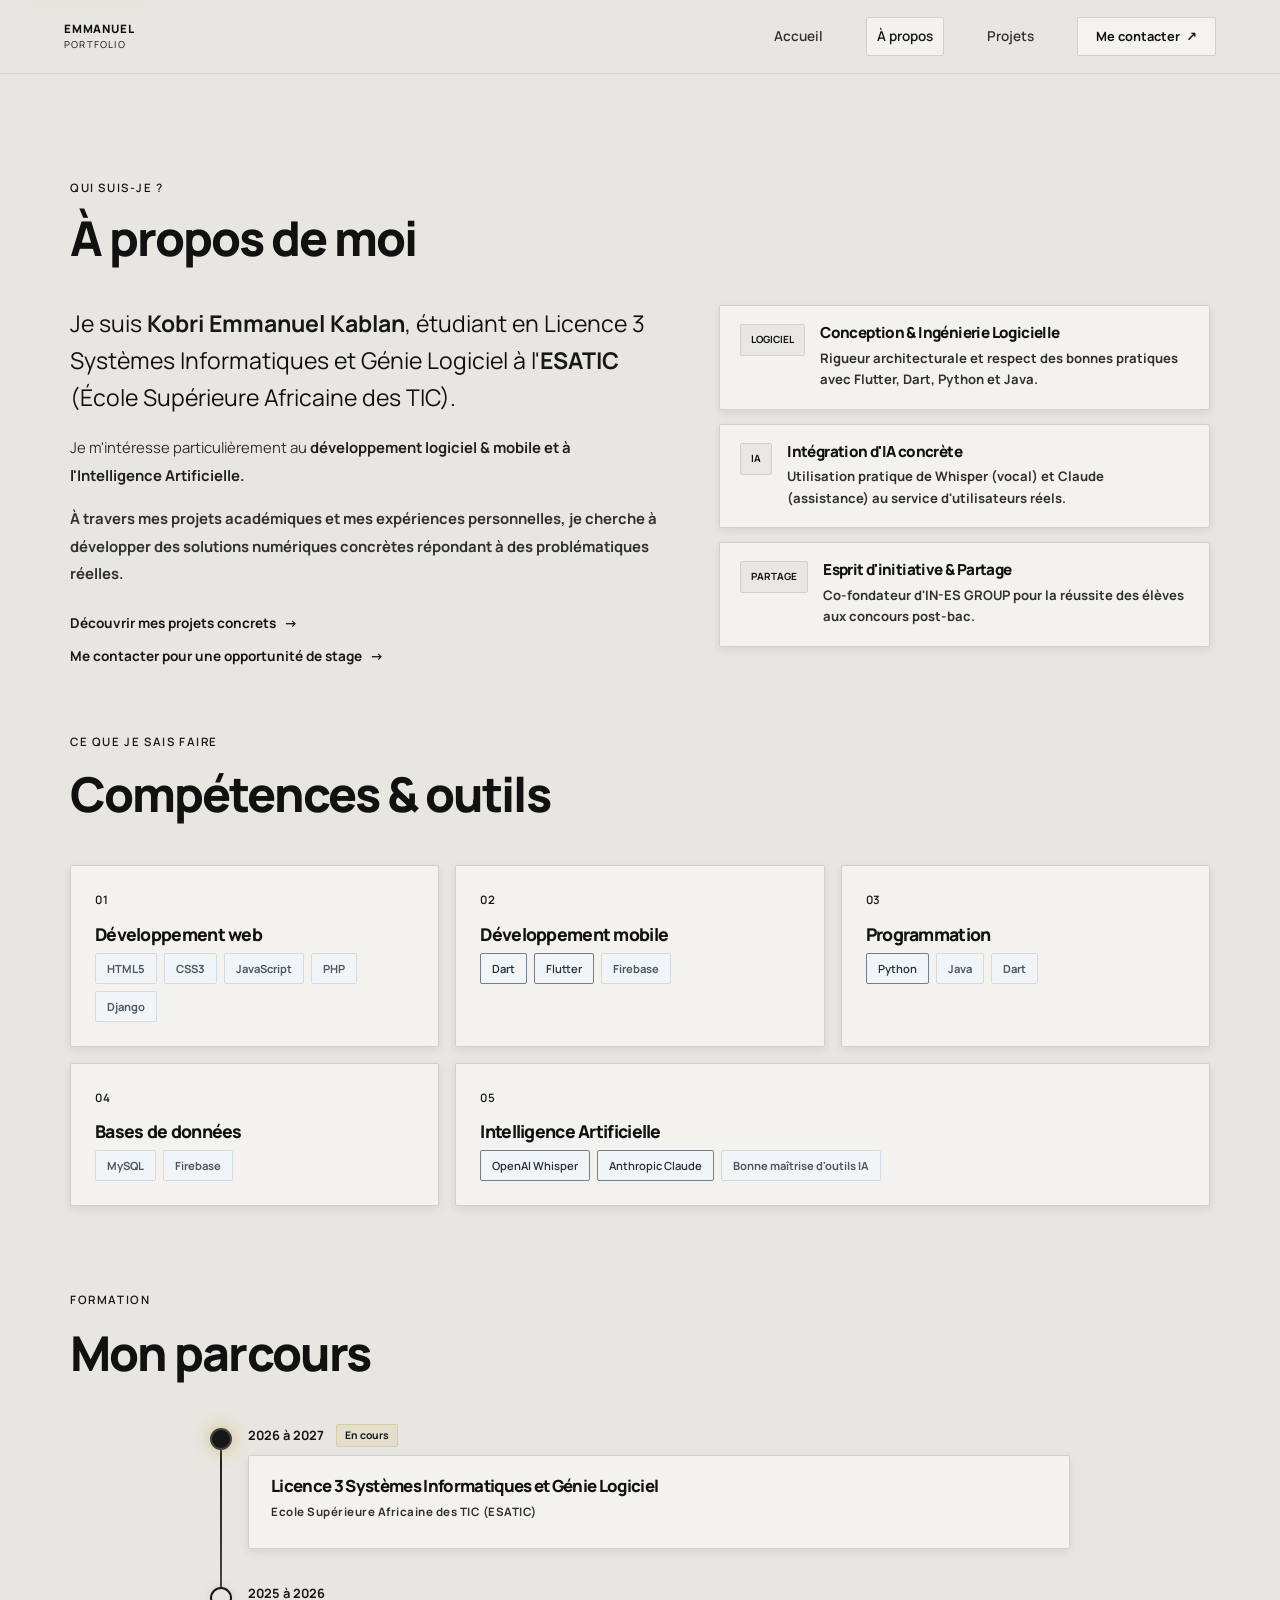
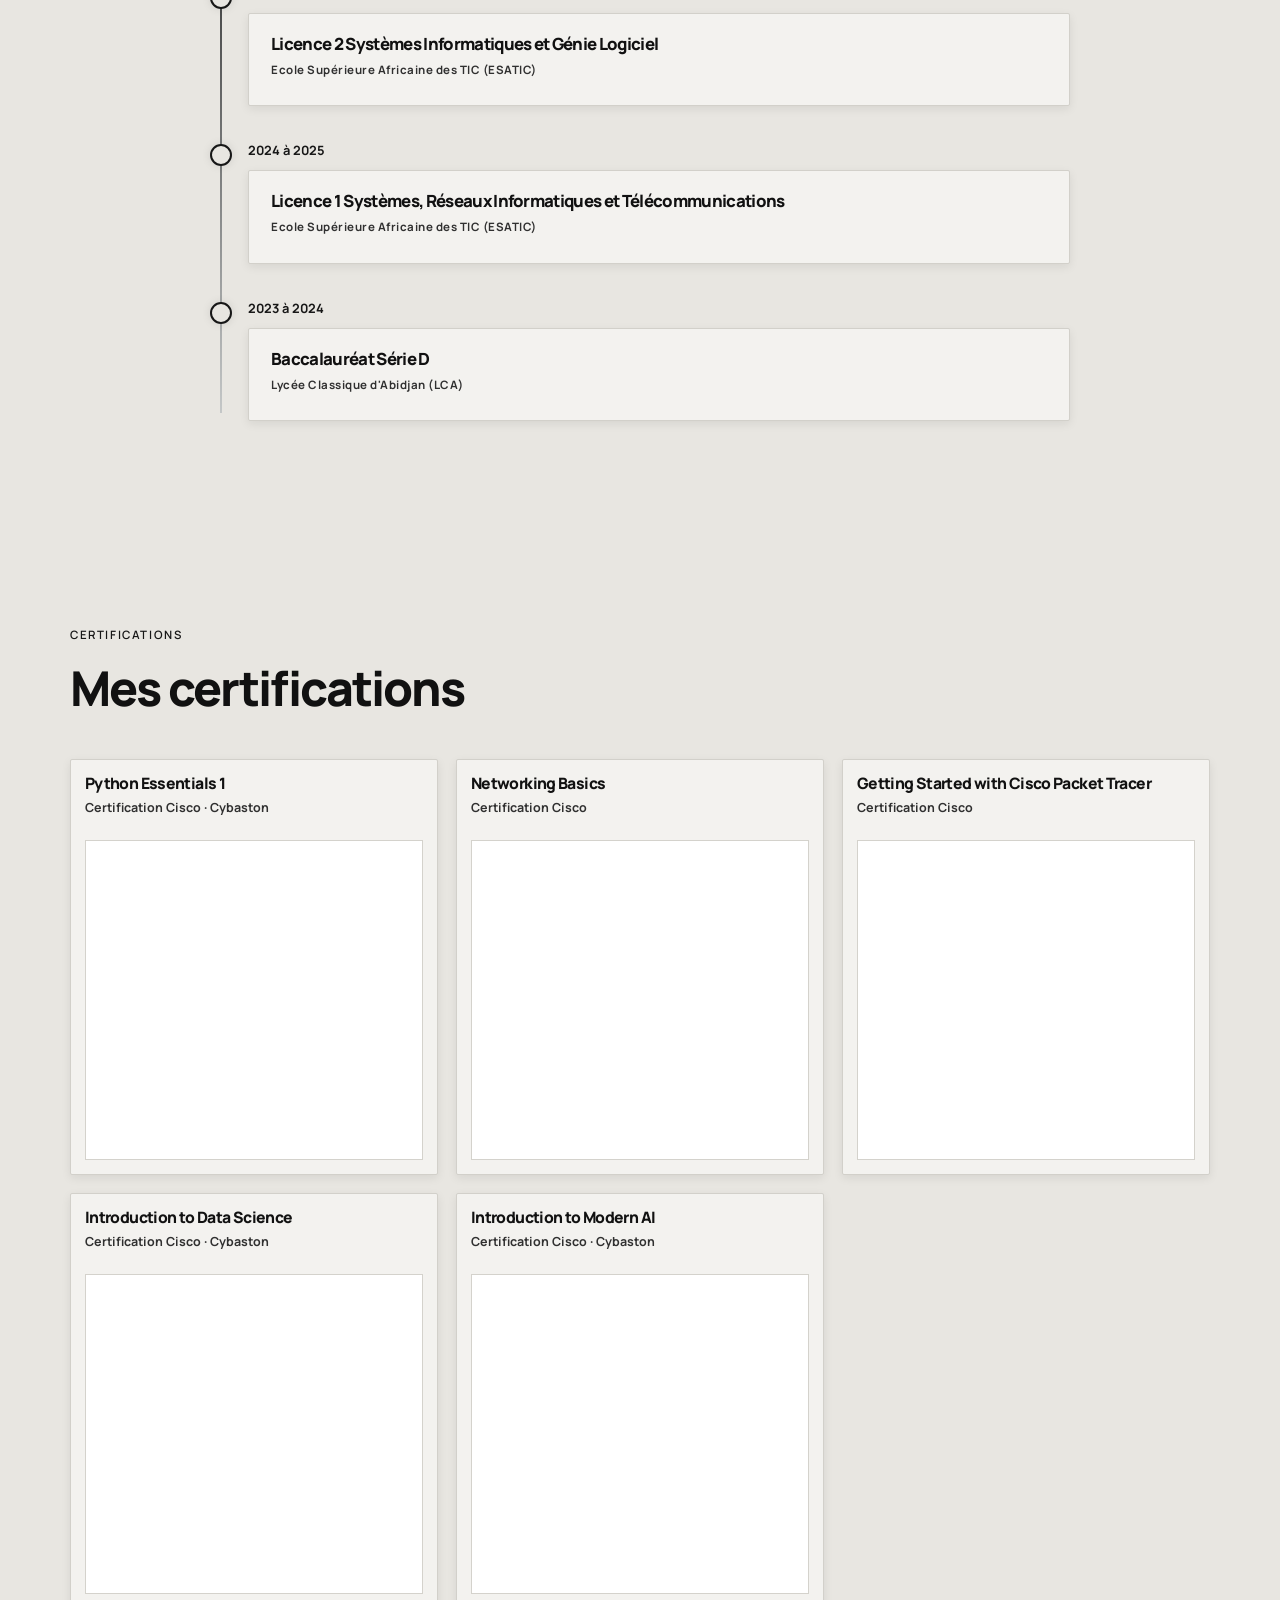
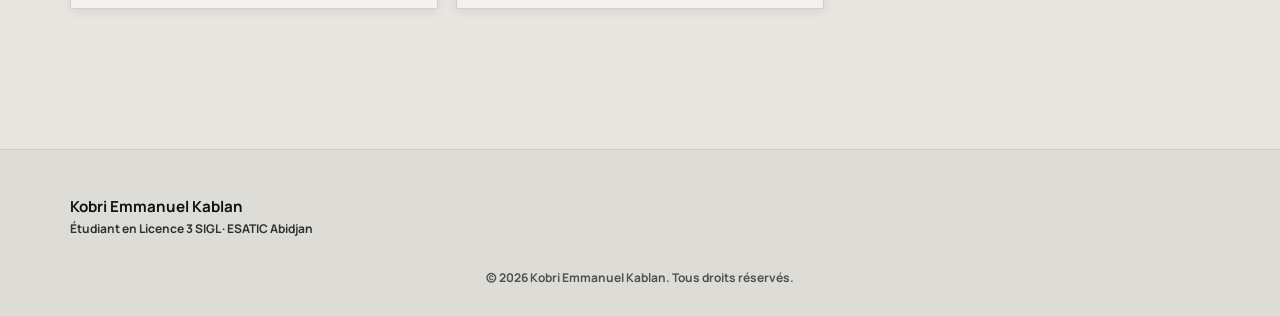
==== commit dba05b37: "Améliore le responsive et les modales projets Co-authored-by: Copilot <223556219+Copilot@users.norep" ====
--- a/a-propos.html
+++ b/a-propos.html
@@ -181,35 +181,45 @@
 						<h3>Python Essentials 1</h3>
 						<p>Certification Cisco · Cybaston</p>
 					</div>
-					<iframe class="certificate-preview" src="images/Python_Essentials_1_certificate_kablan-emmanuel26-gmail-com_4e81d8d1-bbd3-4084-8298-7f023b5cfa29.pdf#toolbar=0&amp;navpanes=0&amp;view=Fit" title="Certification Python Essentials 1"></iframe>
+					<iframe class="certificate-preview" src="images/Python_Essentials_1_certificate_kablan-emmanuel26-gmail-com_4e81d8d1-bbd3-4084-8298-7f023b5cfa29.pdf#toolbar=1&amp;navpanes=0&amp;view=Fit" title="Aperçu intégré de la certification Python Essentials 1" loading="lazy">
+						<p>Votre navigateur ne peut pas afficher cet aperçu. <a href="images/Python_Essentials_1_certificate_kablan-emmanuel26-gmail-com_4e81d8d1-bbd3-4084-8298-7f023b5cfa29.pdf">Ouvrir la certification</a>.</p>
+					</iframe>
 				</article>
 				<article class="cert-card">
 					<div>
 						<h3>Networking Basics</h3>
 						<p>Certification Cisco</p>
 					</div>
-					<iframe class="certificate-preview" src="images/Networking_Basics_certificate_kablan-emmanuel26-gmail-com_d68b3330-6767-4202-aaf8-ec90f1f76aaf.pdf#toolbar=0&amp;navpanes=0&amp;view=Fit" title="Certification Networking Basics"></iframe>
+					<iframe class="certificate-preview" src="images/Networking_Basics_certificate_kablan-emmanuel26-gmail-com_d68b3330-6767-4202-aaf8-ec90f1f76aaf.pdf#toolbar=1&amp;navpanes=0&amp;view=Fit" title="Aperçu intégré de la certification Networking Basics" loading="lazy">
+						<p>Votre navigateur ne peut pas afficher cet aperçu. <a href="images/Networking_Basics_certificate_kablan-emmanuel26-gmail-com_d68b3330-6767-4202-aaf8-ec90f1f76aaf.pdf">Ouvrir la certification</a>.</p>
+					</iframe>
 				</article>
 				<article class="cert-card">
 					<div>
 						<h3>Getting Started with Cisco Packet Tracer</h3>
 						<p>Certification Cisco</p>
 					</div>
-					<iframe class="certificate-preview" src="images/Getting_Started_with_Cisco_Packet_Tracer_certificate_kablan-emmanuel26-gmail-com_cc2d4e90-10db-4b64-9904-9e21bae38999.pdf#toolbar=0&amp;navpanes=0&amp;view=Fit" title="Certification Getting Started with Cisco Packet Tracer"></iframe>
+					<iframe class="certificate-preview" src="images/Getting_Started_with_Cisco_Packet_Tracer_certificate_kablan-emmanuel26-gmail-com_cc2d4e90-10db-4b64-9904-9e21bae38999.pdf#toolbar=1&amp;navpanes=0&amp;view=Fit" title="Aperçu intégré de la certification Getting Started with Cisco Packet Tracer" loading="lazy">
+						<p>Votre navigateur ne peut pas afficher cet aperçu. <a href="images/Getting_Started_with_Cisco_Packet_Tracer_certificate_kablan-emmanuel26-gmail-com_cc2d4e90-10db-4b64-9904-9e21bae38999.pdf">Ouvrir la certification</a>.</p>
+					</iframe>
 				</article>
 				<article class="cert-card">
 					<div>
 						<h3>Introduction to Data Science</h3>
 						<p>Certification Cisco · Cybaston</p>
 					</div>
-					<iframe class="certificate-preview" src="images/Introduction_to_Data_Science_certificate_kablan-emmanuel26-gmail-com_1359fbe3-afa2-4ae8-a5bf-e38b0e1bd7b5.pdf#toolbar=0&amp;navpanes=0&amp;view=Fit" title="Certification Introduction to Data Science"></iframe>
+					<iframe class="certificate-preview" src="images/Introduction_to_Data_Science_certificate_kablan-emmanuel26-gmail-com_1359fbe3-afa2-4ae8-a5bf-e38b0e1bd7b5.pdf#toolbar=1&amp;navpanes=0&amp;view=Fit" title="Aperçu intégré de la certification Introduction to Data Science" loading="lazy">
+						<p>Votre navigateur ne peut pas afficher cet aperçu. <a href="images/Introduction_to_Data_Science_certificate_kablan-emmanuel26-gmail-com_1359fbe3-afa2-4ae8-a5bf-e38b0e1bd7b5.pdf">Ouvrir la certification</a>.</p>
+					</iframe>
 				</article>
 				<article class="cert-card">
 					<div>
 						<h3>Introduction to Modern AI</h3>
 						<p>Certification Cisco · Cybaston</p>
 					</div>
-					<iframe class="certificate-preview" src="images/Introduction_to_Modern_AI_certificate_kablan-emmanuel26-gmail-com_6c79bf67-bd89-431f-9302-7c477e73f7c2.pdf#toolbar=0&amp;navpanes=0&amp;view=Fit" title="Certification Introduction to Modern AI"></iframe>
+					<iframe class="certificate-preview" src="images/Introduction_to_Modern_AI_certificate_kablan-emmanuel26-gmail-com_6c79bf67-bd89-431f-9302-7c477e73f7c2.pdf#toolbar=1&amp;navpanes=0&amp;view=Fit" title="Aperçu intégré de la certification Introduction to Modern AI" loading="lazy">
+						<p>Votre navigateur ne peut pas afficher cet aperçu. <a href="images/Introduction_to_Modern_AI_certificate_kablan-emmanuel26-gmail-com_6c79bf67-bd89-431f-9302-7c477e73f7c2.pdf">Ouvrir la certification</a>.</p>
+					</iframe>
 				</article>
 			</div>
 		</section>
--- a/style.css
+++ b/style.css
@@ -1068,7 +1068,7 @@
 .certificate-preview {
 	display: block;
 	width: 100%;
-	height: 240px;
+	height: 320px;
 	border: 1px solid var(--line);
 	background: #fff;
 }
@@ -1423,10 +1423,10 @@
 	width: 100%;
 	height: 100%;
 	border: none;
-	padding: 20px;
-	background: rgba(231, 237, 242, 0.85);
-	backdrop-filter: blur(14px);
-	-webkit-backdrop-filter: blur(14px);
+	padding: clamp(12px, 3vw, 24px);
+	background: rgba(17, 17, 17, 0.58);
+	backdrop-filter: blur(5px);
+	-webkit-backdrop-filter: blur(5px);
 	display: grid;
 	place-items: center;
 	z-index: 1000;
@@ -1442,82 +1442,143 @@
 
 .modal-card {
 	position: relative;
-	width: min(700px, 94vw);
-	max-height: 86vh;
+	width: min(700px, 100%);
+	max-height: min(86vh, 760px);
 	overflow-y: auto;
-	background: #ffffff;
-	border: 1px solid rgba(199, 167, 66, 0.4);
+	overscroll-behavior: contain;
+	scroll-behavior: smooth;
+	scrollbar-color: #b7b4ad transparent;
+	background: #f8f7f4;
+	border: 1px solid #d2d0ca;
 	border-radius: var(--radius-lg);
-	padding: 28px;
-	box-shadow: var(--shadow-lg);
+	padding: clamp(22px, 4vw, 36px);
+	box-shadow: 0 24px 70px rgba(0, 0, 0, 0.24);
+	animation: modalEnter 220ms ease-out both;
+}
+
+@keyframes modalEnter {
+	from { opacity: 0; transform: translateY(10px); }
+	to { opacity: 1; transform: translateY(0); }
+}
+
+.modal-content {
+	min-width: 0;
+	padding-top: 20px;
+}
+
+.modal-content > h3 {
+	max-width: calc(100% - 34px);
+	margin-bottom: 8px;
+	font-size: clamp(1.35rem, 3vw, 1.7rem);
+}
+
+.modal-tagline {
+	margin-bottom: 14px;
+	color: var(--accent);
+	font-family: var(--font-mono);
+	font-size: 0.8rem;
+	line-height: 1.55;
+}
+
+.modal-lead {
+	max-width: 760px;
+	margin: 16px 0 20px;
+	color: #292824;
+	font-size: 0.95rem;
+	line-height: 1.8;
+}
+
+.modal-content > p:not(.modal-tagline) {
+	margin-bottom: 12px;
+	color: var(--text-secondary);
+	font-size: 0.88rem;
+	line-height: 1.75;
+}
+
+.modal-section-title {
+	margin: 22px 0 7px;
+	color: #4b5965;
+	font-family: var(--font-mono);
+	font-size: 0.85rem;
+	letter-spacing: 0.04em;
+	text-transform: uppercase;
+}
+
+.modal-feature-list {
+	padding-left: 20px;
+	margin-bottom: 22px;
+	color: var(--text-secondary);
+	font-size: 0.84rem;
+	line-height: 1.75;
+}
+
+.modal-feature-list li + li {
+	margin-top: 5px;
+}
+
+.modal-tech-list {
+	margin-bottom: 24px;
 }
 
 .modal-close {
-	position: absolute;
-	top: 16px;
-	right: 16px;
-	width: 34px;
-	height: 34px;
+	position: sticky;
+	top: 8px;
+	z-index: 2;
+	width: 38px;
+	height: 38px;
+	margin: 0 0 -38px auto;
 	border: 1px solid var(--line);
-	border-radius: 50%;
-	background: #f2f5f7;
+	border-radius: 2px;
+	background: rgba(248, 247, 244, 0.94);
 	color: var(--text);
 	font-size: 1.4rem;
 	line-height: 1;
 	cursor: pointer;
 	display: grid;
 	place-items: center;
-	transition: background var(--transition-fast), color var(--transition-fast);
+	transition: background-color var(--transition-fast), color var(--transition-fast), transform var(--transition-fast);
 }
 
 .modal-close:hover {
-	background: var(--accent);
-	color: #111111;
-}
-
-.modal-content h3 {
-	font-size: 1.6rem;
-	margin-bottom: 5px;
-}
-
-.modal-tagline {
-	color: var(--accent);
-	font-family: var(--font-mono);
-	font-size: 0.8rem;
-	margin-bottom: 18px;
-}
-
-.modal-section-title {
-	font-size: 0.85rem;
-	color: #4b5965;
-	font-family: var(--font-mono);
-	margin-top: 18px;
-	margin-bottom: 6px;
-	text-transform: uppercase;
-	letter-spacing: 0.5px;
-}
-
-.modal-content p {
-	color: var(--text-secondary);
-	font-size: 0.88rem;
-	line-height: 1.75;
-	margin-bottom: 12px;
-}
-
-.modal-content ul {
-	padding-left: 18px;
-	color: var(--text-secondary);
-	font-size: 0.82rem;
-	line-height: 1.7;
-	margin-bottom: 18px;
-}
-
-.modal-actions {
-	display: flex;
-	gap: 12px;
-	margin-top: 22px;
-	padding-top: 18px;
-	border-top: 1px solid var(--line);
+	background: #171717;
+	color: #fff;
+	transform: rotate(90deg);
+}
+
+@media (max-width: 700px) {
+	.project-modal {
+		padding: 10px;
+	}
+
+	.modal-card {
+		max-height: 90vh;
+		padding: 22px;
+	}
+}
+
+@media (max-width: 420px) {
+	.project-modal {
+		padding: 6px;
+	}
+
+	.modal-card {
+		max-height: 94vh;
+		padding: 18px;
+	}
+
+	.modal-actions {
+		justify-content: stretch;
+	}
+
+	.modal-actions .button {
+		width: 100%;
+	}
+}
+
+@media (prefers-reduced-motion: reduce) {
+	.modal-card {
+		animation: none;
+	}
 }
 
 /* Toast */
@@ -1626,7 +1687,7 @@
 		grid-column: span 2;
 	}
 	.projects-grid {
-		grid-template-columns: 1fr;
+		grid-template-columns: repeat(2, minmax(0, 1fr));
 		gap: 26px;
 	}
 	.project-img {
@@ -1649,6 +1710,8 @@
 	}
 	.menu-toggle {
 		display: flex;
+		width: 44px;
+		height: 44px;
 	}
 	.site-nav {
 		position: absolute;
@@ -1683,6 +1746,9 @@
 		padding-block: 40px 60px;
 		gap: 35px;
 	}
+	.projects-grid {
+		grid-template-columns: 1fr;
+	}
 	.hero-copy {
 		max-width: 100%;
 	}
@@ -1722,7 +1788,7 @@
 		flex-direction: column;
 		align-items: stretch;
 	}
-	.button {
+	.hero-actions .button {
 		width: 100%;
 		justify-content: center;
 	}
@@ -1762,6 +1828,80 @@
 	.footer-copy > span {
 		grid-column: 1;
 		justify-self: center;
+	}
+}
+
+@media (max-width: 820px) {
+	.content-section {
+		padding-block: clamp(44px, 8vw, 68px);
+	}
+
+	.section-heading {
+		margin-bottom: 30px;
+	}
+
+	.skills-grid,
+	.cert-grid {
+		grid-template-columns: repeat(2, minmax(0, 1fr));
+	}
+
+	.project-actions,
+	.modal-actions {
+		flex-wrap: wrap;
+	}
+
+	.project-actions .button,
+	.modal-actions .button {
+		flex: 1 1 140px;
+	}
+
+	.contact-value {
+		min-width: 0;
+		overflow-wrap: anywhere;
+	}
+
+	.site-nav {
+		max-height: calc(100vh - 68px);
+		overflow-y: auto;
+		overscroll-behavior: contain;
+	}
+
+}
+
+@media (max-width: 540px) {
+	.skills-grid,
+	.cert-grid {
+		grid-template-columns: minmax(0, 1fr);
+	}
+
+	.section-wrap {
+		width: min(92%, 430px);
+	}
+
+	.about-layout {
+		gap: 22px;
+	}
+
+	.skill-card,
+	.contact-form {
+		padding: 20px;
+	}
+
+	.project-body {
+		padding: 18px;
+	}
+
+	.project-actions .button,
+	.modal-actions .button {
+		width: 100%;
+		flex-basis: 100%;
+	}
+
+	.toast {
+		right: 4%;
+		bottom: 16px;
+		left: 4%;
+		text-align: center;
 	}
 }
 
